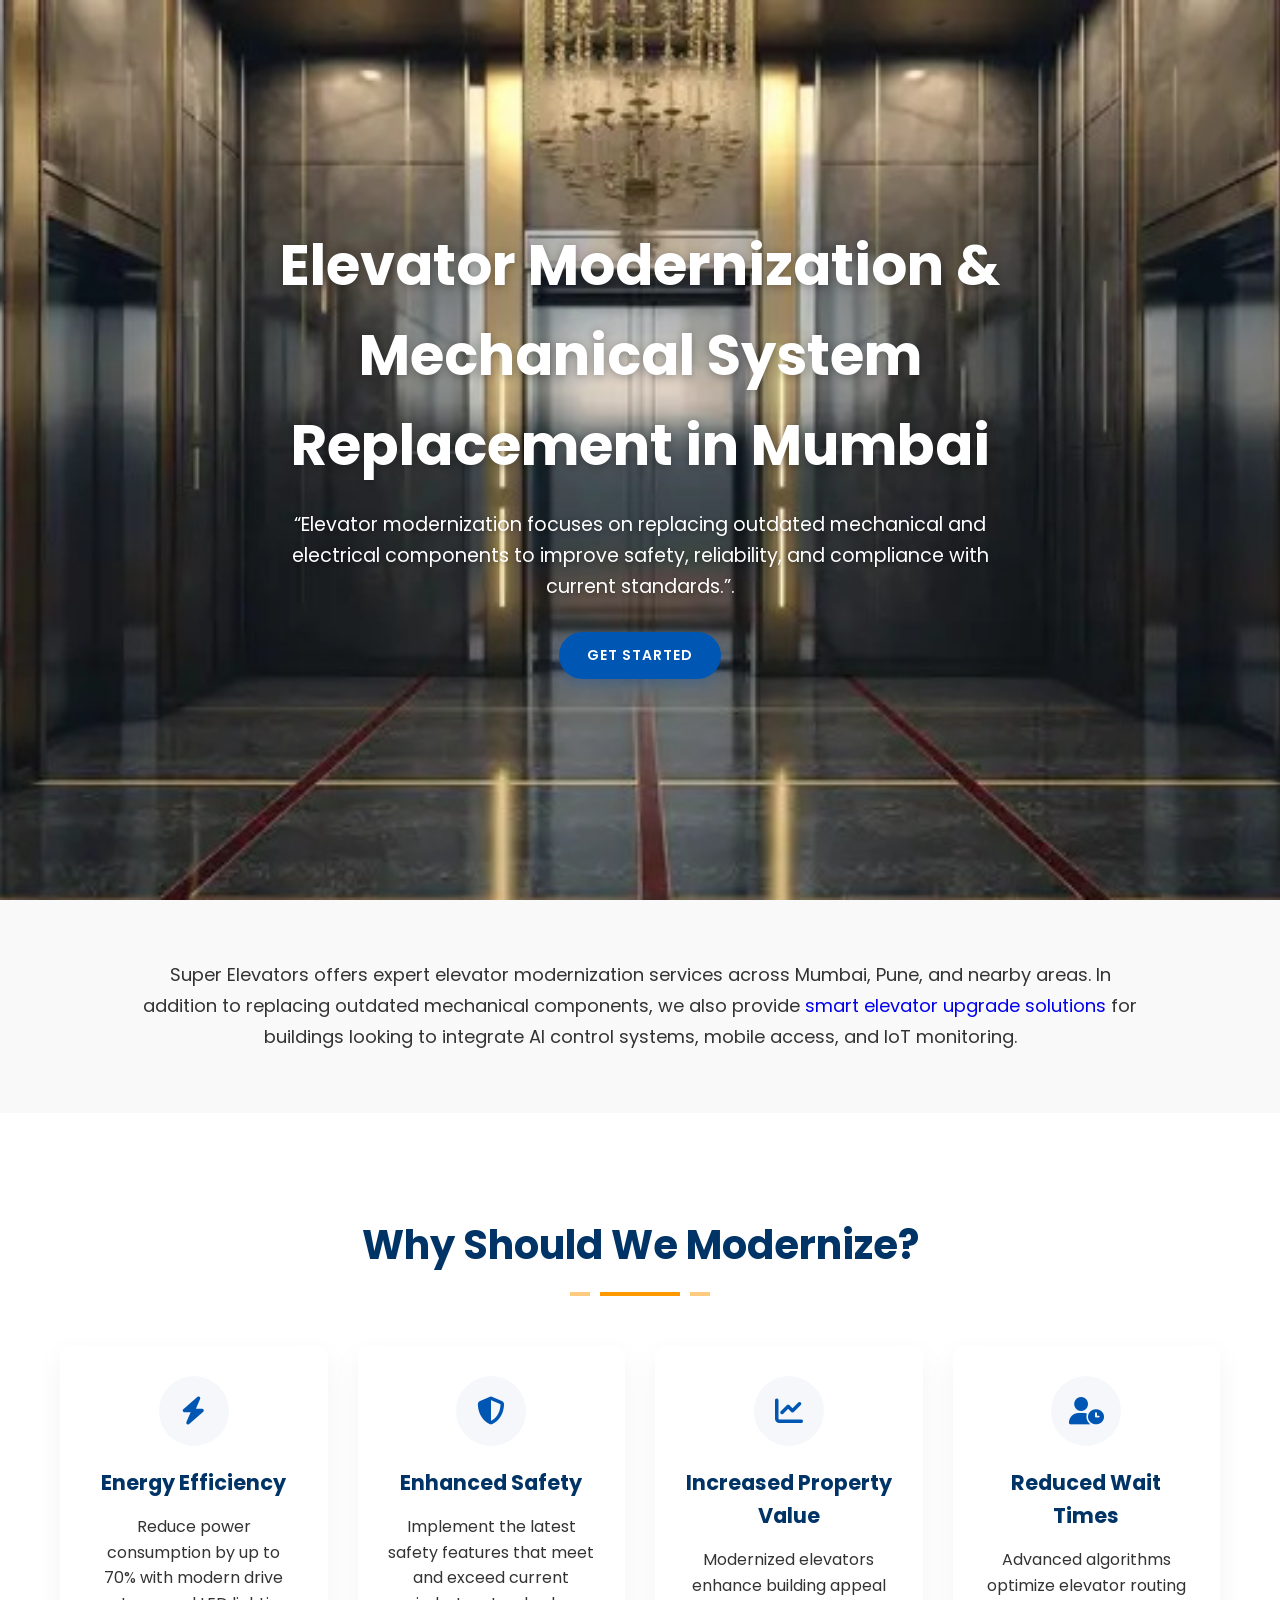
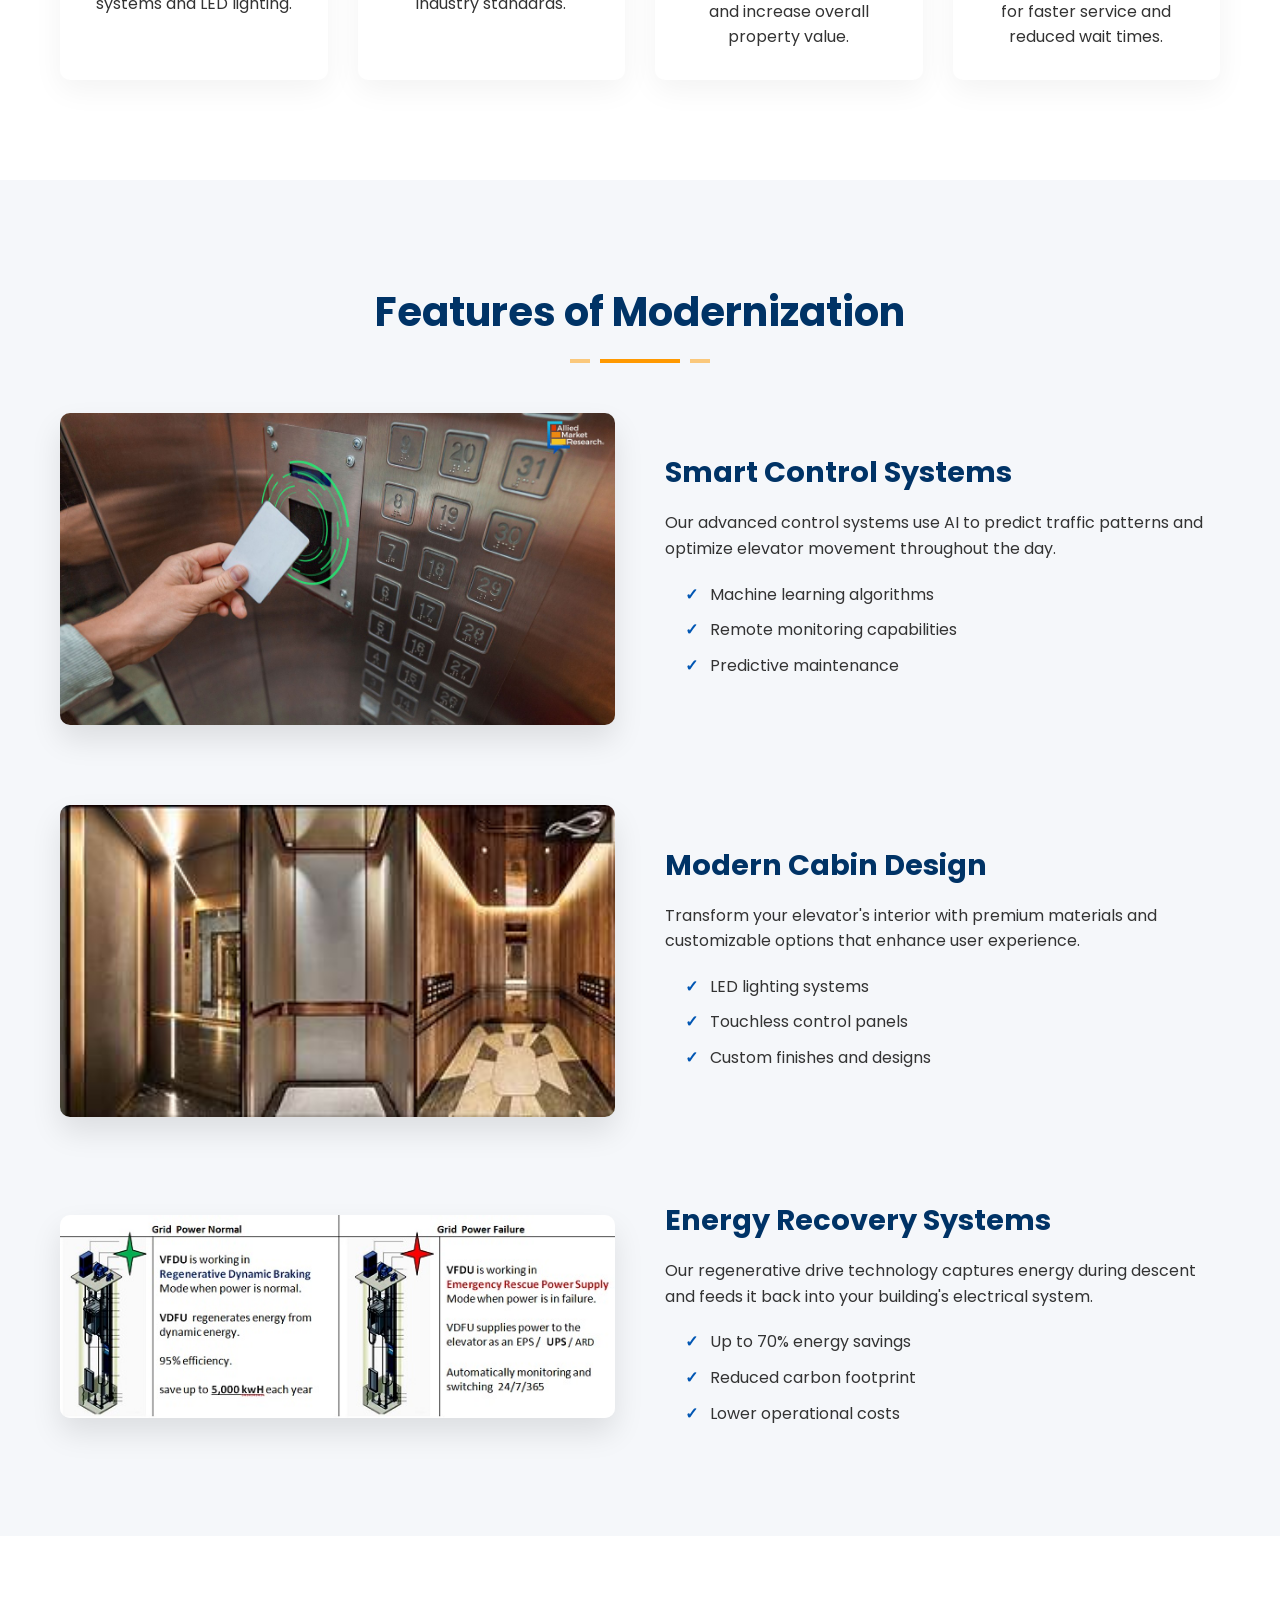
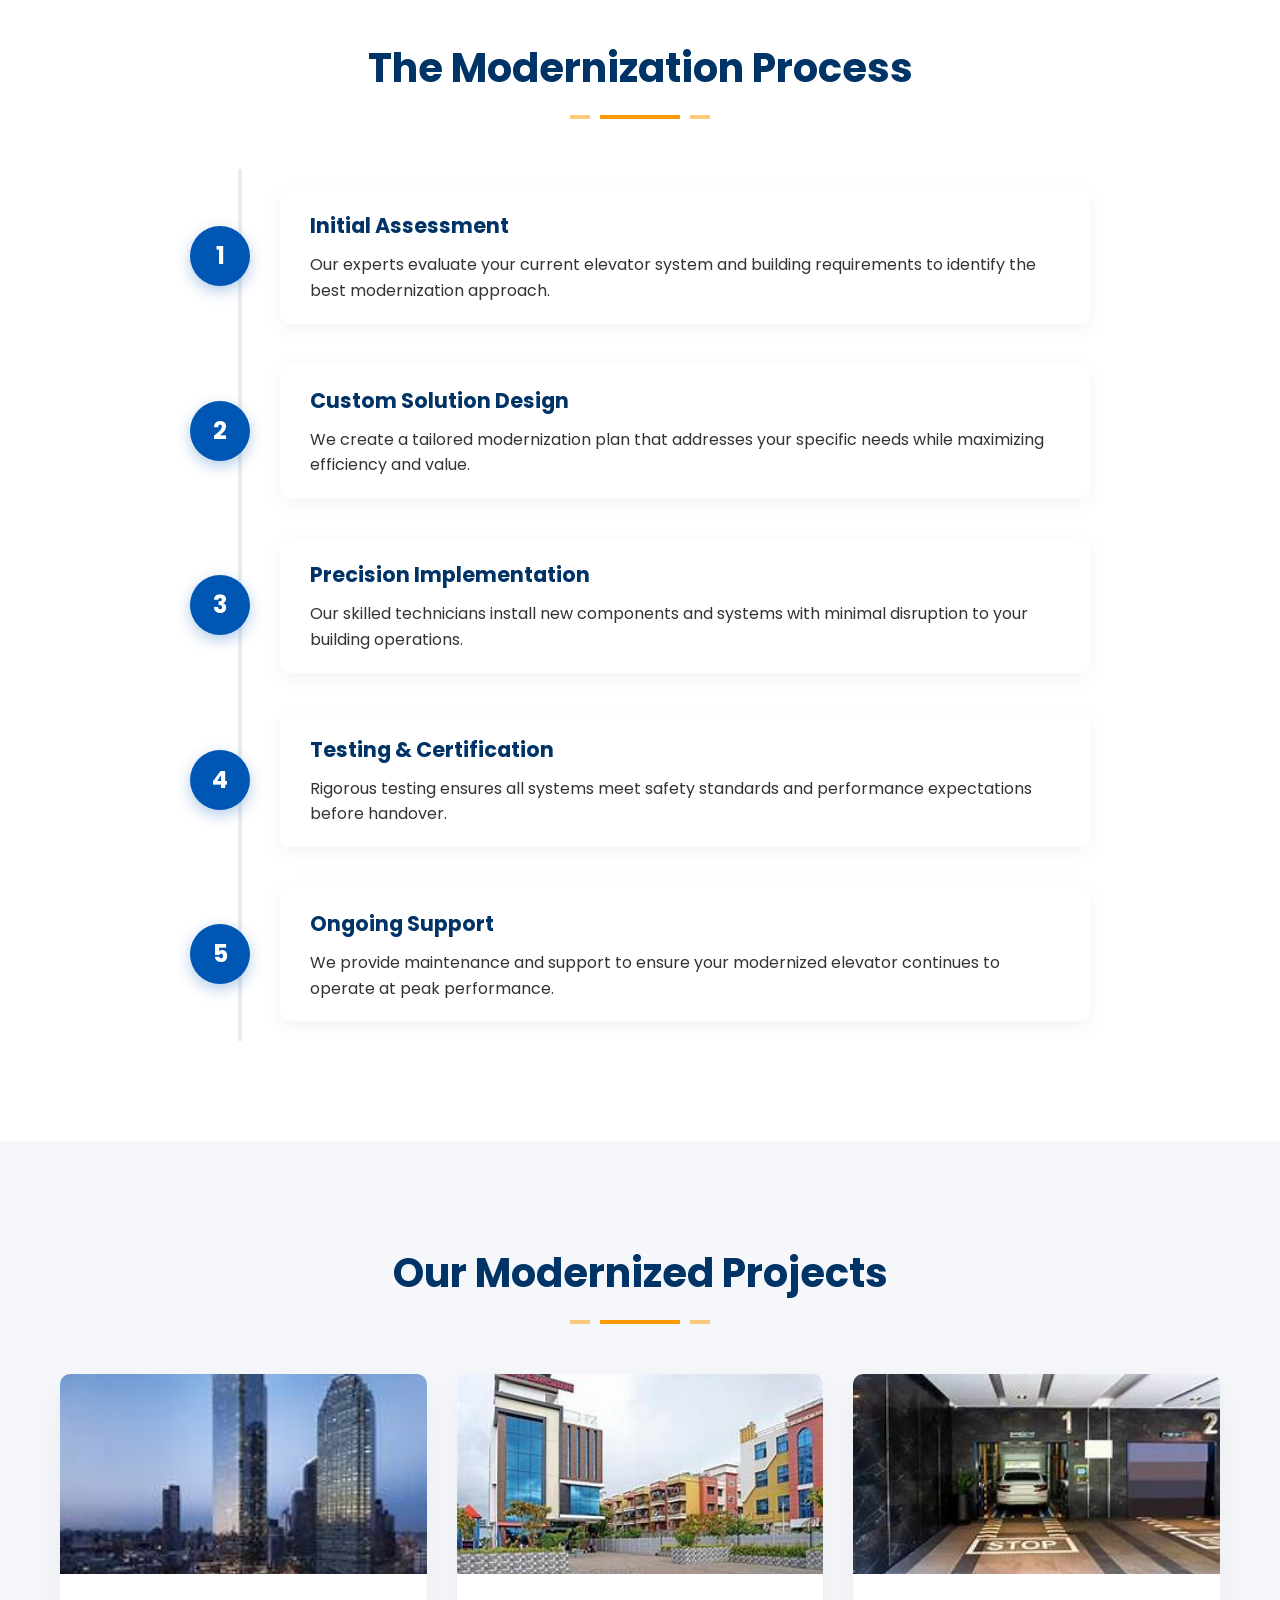
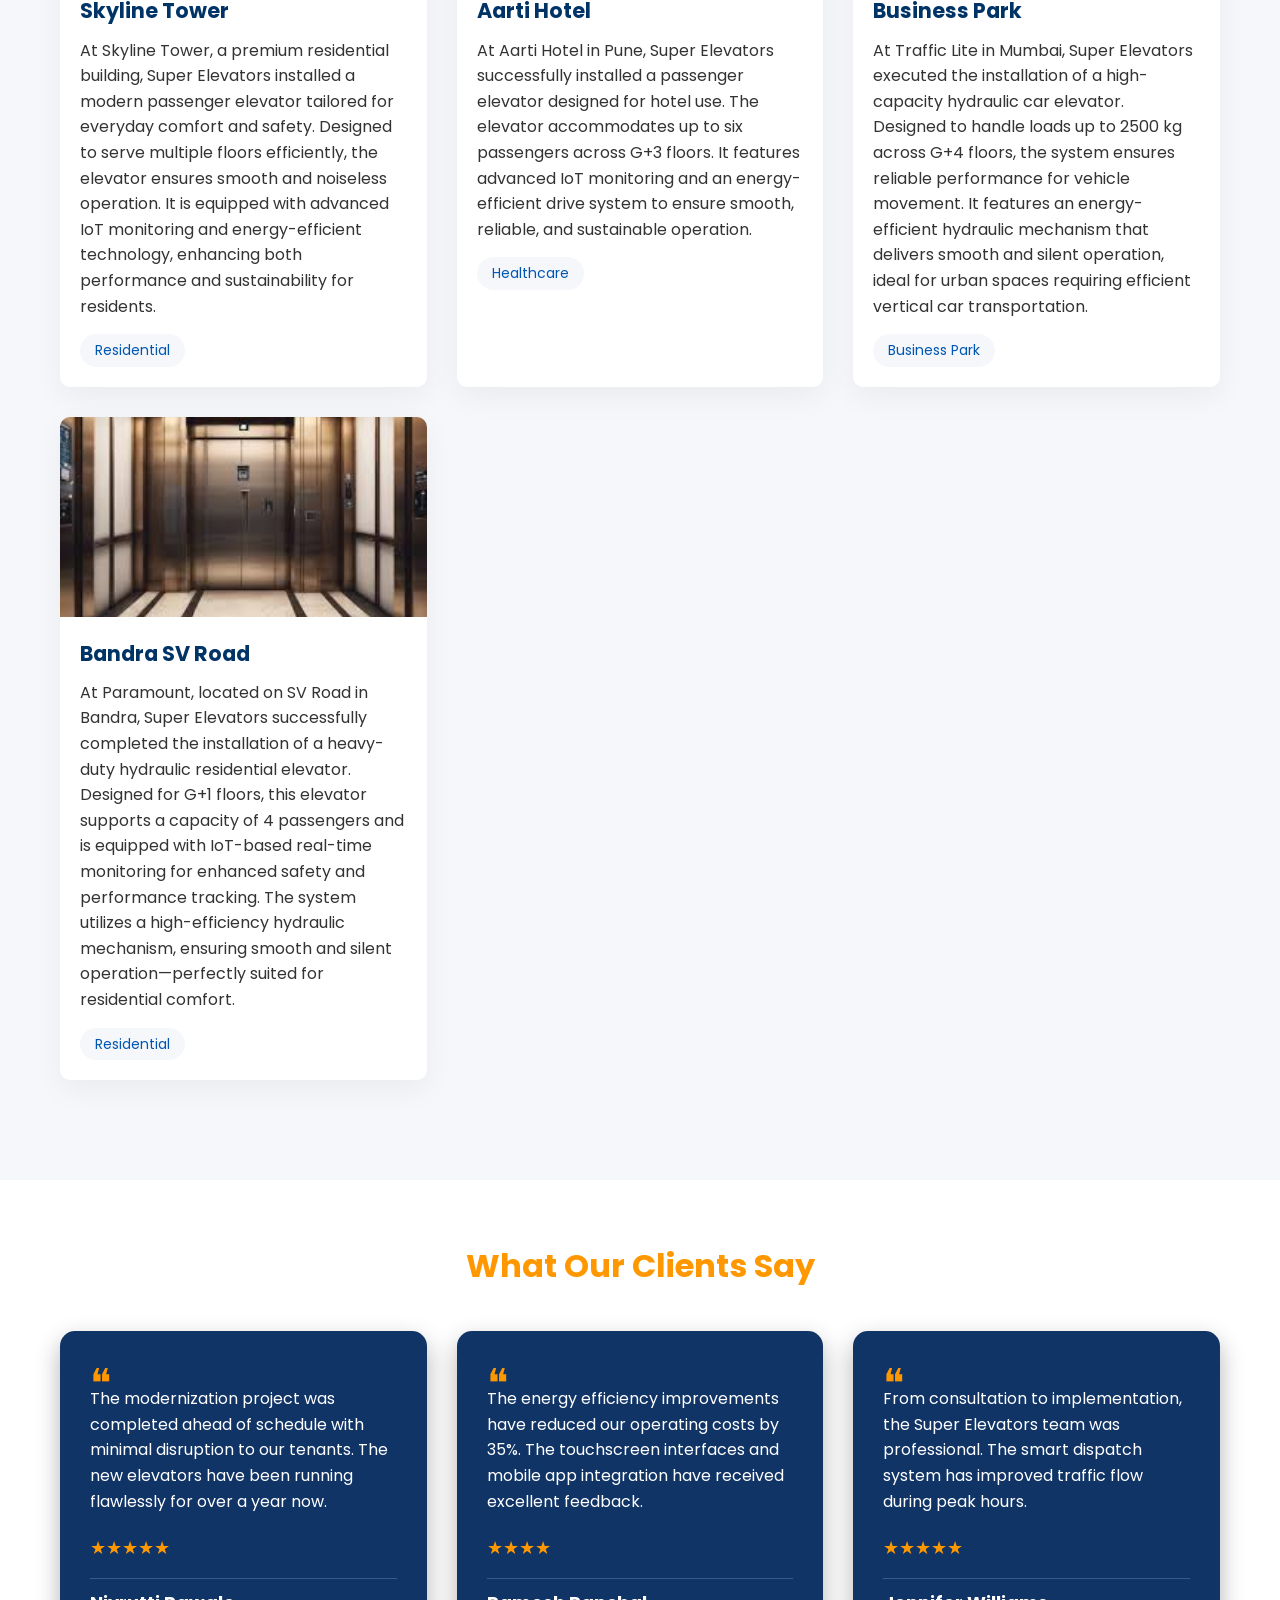
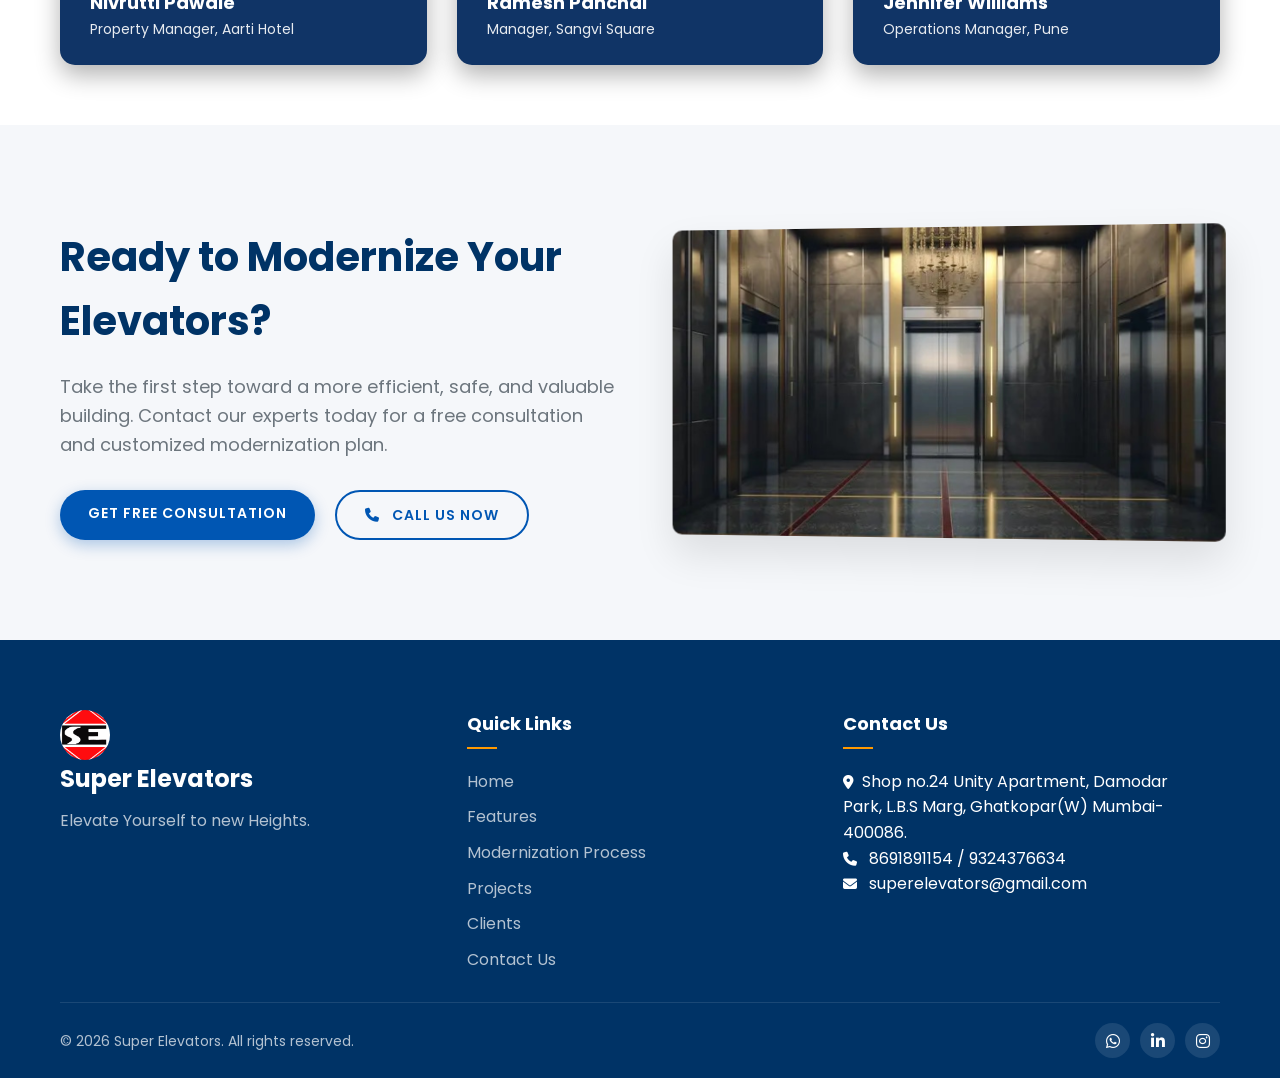
==== modernization1.html @ c55a704a "Add files via upload Upload website files" ====
<!DOCTYPE html>
<html lang="en">

<head>
    <meta charset="UTF-8">
    <meta name="viewport" content="width=device-width, initial-scale=1.0">
    <title>Elevator Modernization Services in Mumbai | Lift System Replacement | Super Elevators</title>
    <meta name="description"
        content="Super Elevators provides professional elevator modernization services in Mumbai and Pune. Upgrade outdated lift systems with smart controls, energy-efficient drives, enhanced safety features, and modern cabin designs.">
    <link rel="canonical" href="https://superelevators.com/modernization1.html">
    <!-- <link rel="stylesheet" href="style.css"> -->
    <link rel="stylesheet" href="/CSS/modern.css">
    <link rel="stylesheet" href="https://cdnjs.cloudflare.com/ajax/libs/font-awesome/6.4.0/css/all.min.css">
    <link href="https://fonts.googleapis.com/css2?family=Poppins:wght@300;400;500;600;700&display=swap"
        rel="stylesheet">
</head>

<body>
    <!-- Hero Section -->
    <section class="hero" id="modernization"
        style="background-image: url('assests/modern.jpg'); background-size: cover; background-position: center; background-repeat: no-repeat; height: 100vh;">
        <div class="hero-content">
            <h1>Elevator Modernization & Mechanical System Replacement in Mumbai</h1>
            <p>“Elevator modernization focuses on replacing outdated mechanical and electrical components to improve
                safety, reliability, and compliance with current standards.”.</p>
            <a href="#contact" class="cta-button">Get Started</a>
        </div>
    </section>
    <section style="padding:60px 0; background:#f9f9f9;">
        <div class="container">
            <p style="max-width:1000px; margin:auto; text-align:center; font-size:18px; line-height:1.72;">
                Super Elevators offers expert elevator modernization services across Mumbai, Pune, and nearby areas.
                In addition to replacing outdated mechanical components, we also provide
                <a href="upgrade.html">smart elevator upgrade solutions</a>
                for buildings looking to integrate AI control systems, mobile access, and IoT monitoring.
            </p>
        </div>
    </section>

    <!-- Why Modernize Section -->
    <section class="why-modernize">
        <div class="container">
            <div class="section-header">
                <h2>Why Should We Modernize?</h2>
                <div class="header-line"></div>
            </div>
            <div class="benefits-grid">
                <div class="benefit-card">
                    <div class="icon-container">
                        <i class="fas fa-bolt"></i>
                    </div>
                    <h3>Energy Efficiency</h3>
                    <p>Reduce power consumption by up to 70% with modern drive systems and LED lighting.</p>
                </div>
                <div class="benefit-card">
                    <div class="icon-container">
                        <i class="fas fa-shield-alt"></i>
                    </div>
                    <h3>Enhanced Safety</h3>
                    <p>Implement the latest safety features that meet and exceed current industry standards.</p>
                </div>
                <div class="benefit-card">
                    <div class="icon-container">
                        <i class="fas fa-chart-line"></i>
                    </div>
                    <h3>Increased Property Value</h3>
                    <p>Modernized elevators enhance building appeal and increase overall property value.</p>
                </div>
                <div class="benefit-card">
                    <div class="icon-container">
                        <i class="fas fa-user-clock"></i>
                    </div>
                    <h3>Reduced Wait Times</h3>
                    <p>Advanced algorithms optimize elevator routing for faster service and reduced wait times.</p>
                </div>
            </div>
        </div>
    </section>

    <!-- Features Section -->
    <section class="features" id="features">
        <div class="container">
            <div class="section-header">
                <h2>Features of Modernization</h2>
                <div class="header-line"></div>
            </div>
            <div class="features-container">
                <div class="feature">
                    <div class="feature-image">
                        <img src="assests/image2.jpeg" alt="Elevator modernization smart control system in Mumbai">
                    </div>
                    <div class="feature-content">
                        <h3>Smart Control Systems</h3>
                        <p>Our advanced control systems use AI to predict traffic patterns and optimize elevator
                            movement throughout the day.</p>
                        <ul>
                            <li>Machine learning algorithms</li>
                            <li>Remote monitoring capabilities</li>
                            <li>Predictive maintenance</li>
                        </ul>
                    </div>
                </div>
                <div class="features-container">
                    <div class="feature">
                        <div class="feature-image">
                            <img src="assests/smart.jpg" alt="Modern Cabin Design">
                        </div>
                        <div class="feature-content">
                            <h3>Modern Cabin Design</h3>
                            <p>Transform your elevator's interior with premium materials and customizable options that
                                enhance user experience.</p>
                            <ul>
                                <li>LED lighting systems</li>
                                <li>Touchless control panels</li>
                                <li>Custom finishes and designs</li>
                            </ul>
                        </div>
                    </div>
                    <div class="feature">
                        <div class="feature-image">
                            <img src="assests/energy.jpg" alt="Energy Recovery Systems">
                        </div>
                        <div class="feature-content">
                            <h3>Energy Recovery Systems</h3>
                            <p>Our regenerative drive technology captures energy during descent and feeds it back into
                                your
                                building's electrical system.</p>
                            <ul>
                                <li>Up to 70% energy savings</li>
                                <li>Reduced carbon footprint</li>
                                <li>Lower operational costs</li>
                            </ul>
                        </div>
                    </div>
                </div>
            </div>
    </section>

    <!-- Modernization Process Section -->
    <section class="modernization-process" id="modernization-process">
        <div class="container">
            <div class="section-header">
                <h2>The Modernization Process</h2>
                <div class="header-line"></div>
            </div>
            <div class="process-timeline">
                <div class="timeline-item">
                    <div class="timeline-number">1</div>
                    <div class="timeline-content">
                        <h3>Initial Assessment</h3>
                        <p>Our experts evaluate your current elevator system and building requirements to identify the
                            best modernization approach.</p>
                    </div>
                </div>
                <div class="timeline-item">
                    <div class="timeline-number">2</div>
                    <div class="timeline-content">
                        <h3>Custom Solution Design</h3>
                        <p>We create a tailored modernization plan that addresses your specific needs while maximizing
                            efficiency and value.</p>
                    </div>
                </div>
                <div class="timeline-item">
                    <div class="timeline-number">3</div>
                    <div class="timeline-content">
                        <h3>Precision Implementation</h3>
                        <p>Our skilled technicians install new components and systems with minimal disruption to your
                            building operations.</p>
                    </div>
                </div>
                <div class="timeline-item">
                    <div class="timeline-number">4</div>
                    <div class="timeline-content">
                        <h3>Testing & Certification</h3>
                        <p>Rigorous testing ensures all systems meet safety standards and performance expectations
                            before handover.</p>
                    </div>
                </div>
                <div class="timeline-item">
                    <div class="timeline-number">5</div>
                    <div class="timeline-content">
                        <h3>Ongoing Support</h3>
                        <p>We provide maintenance and support to ensure your modernized elevator continues to operate at
                            peak performance.</p>
                    </div>
                </div>
            </div>
        </div>
    </section>

    <!-- Projects Section -->
    <section class="projects" id="projects">
        <div class="container">
            <div class="section-header">
                <h2>Our Modernized Projects</h2>
                <div class="header-line"></div>
            </div>
            <div class="projects-grid">
                <!-- Project cards will be added here once you provide the screenshots -->
                <div class="project-card">
                    <div class="project-image">
                        <img src="assests/skyline.jpg"
                            alt="Residential elevator modernization project at Skyline Tower in Mumbai">
                    </div>
                    <div class="project-info">
                        <h3>Skyline Tower</h3>
                        <p>At Skyline Tower, a premium residential building, Super Elevators installed a modern
                            passenger elevator tailored for everyday comfort and safety. Designed to serve multiple
                            floors efficiently, the elevator ensures smooth and noiseless operation. It is equipped with
                            advanced IoT monitoring and energy-efficient technology, enhancing both performance and
                            sustainability for residents.</p>
                        <span class="project-category">Residential</span>
                    </div>
                </div>
                <div class="project-card">
                    <div class="project-image">
                        <img src="assests/hotel.jpg" alt="Hotel elevator modernization project at Aarti Hotel in Pune">
                    </div>
                    <div class="project-info">
                        <h3>Aarti Hotel</h3>
                        <p>At Aarti Hotel in Pune, Super Elevators successfully installed a passenger elevator designed
                            for hotel use. The elevator accommodates up to six passengers across G+3 floors. It features
                            advanced IoT monitoring and an energy-efficient drive system to ensure smooth, reliable, and
                            sustainable operation.</p>
                        <span class="project-category">Healthcare</span>
                    </div>
                </div>
                <div class="project-card">
                    <div class="project-image">
                        <img src="assests/traaficlite.jpg"
                            alt="Car lift modernization project at Traffic Lite in Mumbai">
                    </div>
                    <div class="project-info">
                        <h3>Business Park</h3>
                        <p>At Traffic Lite in Mumbai, Super Elevators executed the installation of a high-capacity
                            hydraulic car elevator. Designed to handle loads up to 2500 kg across G+4 floors, the system
                            ensures reliable performance for vehicle movement. It features an energy-efficient hydraulic
                            mechanism that delivers smooth and silent operation, ideal for urban spaces requiring
                            efficient vertical car transportation.
                        </p>
                        <span class="project-category">Business Park</span>
                    </div>
                </div>
                <div class="project-card">
                    <div class="project-image">
                        <img src="assests/bandra.jpg" alt="Residential lift modernization at Bandra SV Road Mumbai">
                    </div>
                    <div class="project-info">
                        <h3>Bandra SV Road </h3>
                        <p>At Paramount, located on SV Road in Bandra, Super Elevators successfully completed the
                            installation of a heavy-duty hydraulic residential elevator. Designed for G+1 floors, this
                            elevator supports a capacity of 4 passengers and is equipped with IoT-based real-time
                            monitoring for enhanced safety and performance tracking. The system utilizes a
                            high-efficiency hydraulic mechanism, ensuring smooth and silent operation—perfectly suited
                            for residential comfort.
                        </p>
                        <span class="project-category">Residential</span>
                    </div>
                </div>
            </div>
        </div>
    </section>
   
    <!-- Testimonials Section -->
    <section class="testimonial-section" id="testimonial">
        <h2 class="testimonial-title">What Our Clients Say</h2>
        <div class="testimonial-grid">

            <div class="testimonial-card">
                <div class="quote-icon">❝</div>
                <p class="testimonial-text">
                    The modernization project was completed ahead of schedule with minimal disruption to our
                    tenants. The new elevators have been running flawlessly for over a year now.
                </p>
                <div class="rating">★★★★★</div>
                <div class="client-info">
                    <p class="client-name">Nivrutti Pawale</p>
                    <p class="client-position">Property Manager, Aarti Hotel</p>
                </div>
            </div>

            <div class="testimonial-card">
                <div class="quote-icon">❝</div>
                <p class="testimonial-text">
                    The energy efficiency improvements have reduced our operating costs by 35%. The touchscreen
                    interfaces and mobile app integration have received excellent feedback.
                </p>
                <div class="rating">★★★★</div>
                <div class="client-info">
                    <p class="client-name">Ramesh Panchal</p>
                    <p class="client-position">Manager, Sangvi Square</p>
                </div>
            </div>

            <div class="testimonial-card">
                <div class="quote-icon">❝</div>
                <p class="testimonial-text">
                    From consultation to implementation, the Super Elevators team was professional. The smart
                    dispatch system has improved traffic flow during peak hours.
                </p>
                <div class="rating">★★★★★</div>
                <div class="client-info">
                    <p class="client-name">Jennifer Williams</p>
                    <p class="client-position"> Operations Manager, Pune</p>
                </div>
            </div>
        </div>
    </section>


    <!-- Ready to Modernize Section -->
    <section class="cta" id="contact">
        <div class="container">
            <div class="cta-content">
                <h2>Ready to Modernize Your Elevators?</h2>
                <p>Take the first step toward a more efficient, safe, and valuable building. Contact our experts today
                    for a free consultation and customized modernization plan.</p>
                <div class="cta-buttons">
                    <a href="https://forms.gle/RWrZtYsy4n5Szsr78" class="cta-button primary">Get Free Consultation</a>
                    <a href="tel:8691891554" class="cta-button secondary"><i class="fas fa-phone"></i> Call Us Now</a>
                </div>
            </div>
            <div class="cta-image">
                <img src="assests/modern.jpg" alt="Modern elevator cabin after upgrade in Mumbai">
            </div>
        </div>
    </section>

    <!-- Footer -->
    <footer>
        <div class="container">
            <div class="footer-content">
                <div class="footer-logo">
                    <img src="assests/logo.png" alt="Super Elevators Mumbai company logo">
                    <h3>Super Elevators</h3>
                    <p>Elevate Yourself to new Heights.</p>
                </div>
                <div class="footer-links">
                    <div class="link-column">
                        <h4>Quick Links</h4>
                        <ul>
                            <li><a href="#modernization">Home</a></li>
                            <li><a href="#features">Features</a></li>
                            <li><a href="#modernization-process">Modernization Process</a></li>
                            <li><a href="#projects">Projects</a></li>
                            <li><a href="#testimonials">Clients</a></li>
                            <li><a href="#contact">Contact Us</a></li>
                        </ul>
                    </div>
                    <div class="link-column">
                        <h4>Contact Us</h4>
                        <ul>
                            <p><i class="fas fa-map-marker-alt"></i>Shop no.24 Unity Apartment, Damodar Park, L.B.S
                                Marg, Ghatkopar(W) Mumbai-400086.</p>
                            <p><i class="fas fa-phone"></i> 8691891154 / 9324376634</p>
                            <p><i class="fas fa-envelope"></i> superelevators@gmail.com</p>
                        </ul>
                    </div>
                </div>
            </div>
            <div class="footer-bottom">
                <p>&copy; 2026 Super Elevators. All rights reserved.</p>
                <div class="social-icons">
                    <!-- <a href="#"><i class="fab fa-facebook-f"></i></a>
                    <div class="social-icons"> -->
                        <a href="https://wa.me/918691891154" target="_blank">
                            <i class="fab fa-whatsapp"></i>
                        </a>
                        <a href="https://www.linkedin.com/in/rajendra-kobal-642159355"><i
                                class="fab fa-linkedin-in"></i></a>
                        <a href="https://www.instagram.com/super.elevators24?igsh=MXZtZjVpbHVxZmx4aA=="><i
                                class="fab fa-instagram"></i></a>
                    </div>
                </div>
            </div>
    </footer>

    <script src="script.js"></script>

</body>

</html>
---- CSS/modern.css ----
/* === GLOBAL STYLES === */
:root {
    --primary-color: #0056b3;
    --secondary-color: #003366;
    --accent-color: #ff9900;
    --light-color: #f5f7fa;
    --dark-color: #333333;
    --gray-color: #6c757d;
    --light-gray: #e9ecef;
    --transition: all 0.3s ease-in-out;
}

* {
    margin: 0;
    padding: 0;
    box-sizing: border-box;
}

html {
    scroll-behavior: smooth;
    scroll-padding-top: 80px;
}

body {
    font-family: 'Poppins', sans-serif;
    line-height: 1.6;
    color: var(--dark-color);
    background-color: #fff;
    overflow-x: hidden;
}

.container {
    width: 100%;
    max-width: 1200px;
    margin: 0 auto;
    padding: 0 20px;
}

img {
    max-width: 100%;
    height: auto;
    display: block;
}

a {
    text-decoration: none;
}

ul {
    list-style: none;
}

.section-header {
    text-align: center;
    margin-bottom: 50px;
}

.section-header h2 {
    font-size: 2.5rem;
    font-weight: 700;
    color: var(--secondary-color);
    margin-bottom: 15px;
    position: relative;
}

.header-line {
    width: 80px;
    height: 4px;
    background: var(--accent-color);
    margin: 0 auto;
    position: relative;
}

.header-line::before, .header-line::after {
    content: '';
    position: absolute;
    width: 20px;
    height: 4px;
    background: var(--accent-color);
    opacity: 0.5;
}

.header-line::before {
    left: -30px;
}

.header-line::after {
    right: -30px;
}

section {
    padding: 100px 0;
}

section:nth-child(even) {
    background-color: var(--light-color);
}

.cta-button {
    display: inline-block;
    padding: 12px 28px;
    background: var(--primary-color);
    color: white;
    border-radius: 50px;
    font-weight: 600;
    text-transform: uppercase;
    letter-spacing: 1px;
    font-size: 14px;
    transition: var(--transition);
    box-shadow: 0 5px 15px rgba(0, 86, 179, 0.3);
}

.cta-button:hover {
    background: var(--secondary-color);
    transform: translateY(-3px);
    box-shadow: 0 8px 25px rgba(0, 86, 179, 0.4);
}

/* === NAVBAR STYLES === */
header {
    position: fixed;
    top: 0;
    left: 0;
    width: 100%;
    z-index: 1000;
    background-color: rgba(255, 255, 255, 0.95);
    box-shadow: 0 2px 15px rgba(0, 0, 0, 0.1);
    transition: var(--transition);
}

.navbar {
    display: flex;
    justify-content: space-between;
    align-items: center;
    padding: 15px 20px;
    max-width: 1200px;
    margin: 0 auto;
}

.logo {
    display: flex;
    align-items: center;
    font-size: 1.5rem;
    font-weight: 700;
    color: var(--secondary-color);
}

.logo img {
    height: 40px;
    margin-right: 10px;
}

.nav-menu {
    display: flex;
    align-items: center;
}

.nav-menu li {
    margin: 0 15px;
}

.nav-menu a {
    color: var(--dark-color);
    font-weight: 500;
    font-size: 16px;
    position: relative;
    transition: var(--transition);
}

.nav-menu a:hover, .nav-menu a.active {
    color: var(--primary-color);
}

.nav-menu a::after {
    content: '';
    position: absolute;
    width: 0;
    height: 2px;
    background: var(--primary-color);
    bottom: -5px;
    left: 0;
    transition: var(--transition);
}

.nav-menu a:hover::after, .nav-menu a.active::after {
    width: 100%;
}

.contact-btn {
    background: var(--primary-color);
    color: white !important;
    padding: 8px 20px;
    border-radius: 50px;
}

.contact-btn:hover {
    background: var(--secondary-color);
}

.hamburger {
    display: none;
    cursor: pointer;
}

.bar {
    width: 25px;
    height: 3px;
    background: var(--dark-color);
    margin: 5px 0;
    transition: var(--transition);
}

/* === HERO SECTION === */
.hero {
    height: 100vh;
    background: linear-gradient(rgba(0, 51, 102, 0.7), rgba(0, 51, 102, 0.7)), url('hero-placeholder.jpg');
    background-size: cover;
    background-position: center;
    display: flex;
    align-items: center;
    justify-content: center;
    color: white;
    text-align: center;
    position: relative;
}

.hero-content {
    max-width: 800px;
    padding: 0 20px;
    animation: fadeInUp 1s ease;
}

.hero h1 {
    font-size: 3.5rem;
    font-weight: 700;
    margin-bottom: 20px;
    text-shadow: 0 2px 10px rgba(0, 0, 0, 0.3);
}

.hero p {
    font-size: 1.2rem;
    margin-bottom: 30px;
    text-shadow: 0 1px 5px rgba(0, 0, 0, 0.3);
}

/* === WHY MODERNIZE SECTION === */
.benefits-grid {
    display: grid;
    grid-template-columns: repeat(auto-fit, minmax(250px, 1fr));
    gap: 30px;
}

.benefit-card {
    background: white;
    padding: 30px;
    border-radius: 10px;
    box-shadow: 0 10px 30px rgba(0, 0, 0, 0.05);
    transition: var(--transition);
    text-align: center;
}

.benefit-card:hover {
    transform: translateY(-10px);
    box-shadow: 0 15px 35px rgba(0, 0, 0, 0.1);
}

.icon-container {
    width: 70px;
    height: 70px;
    background: var(--light-color);
    border-radius: 50%;
    display: flex;
    align-items: center;
    justify-content: center;
    margin: 0 auto 20px;
    transition: var(--transition);
}

.benefit-card:hover .icon-container {
    background: var(--primary-color);
}

.icon-container i {
    font-size: 28px;
    color: var(--primary-color);
    transition: var(--transition);
}

.benefit-card:hover .icon-container i {
    color: white;
}

.benefit-card h3 {
    font-size: 1.3rem;
    margin-bottom: 15px;
    color: var(--secondary-color);
}

/* === FEATURES SECTION === */
.features-container {
    display: flex;
    flex-direction: column;
    gap: 80px;
}

.feature {
    display: flex;
    align-items: center;
    gap: 50px;
}

.feature.reverse {
    flex-direction: row-reverse;
}

.feature-image {
    flex: 1;
    overflow: hidden;
    border-radius: 10px;
    box-shadow: 0 15px 30px rgba(0, 0, 0, 0.1);
}

.feature-image img {
    width: 100%;
    height: 100%;
    object-fit: cover;
    transition: transform 0.5s ease;
}

.feature:hover .feature-image img {
    transform: scale(1.05);
}

.feature-content {
    flex: 1;
}

.feature-content h3 {
    font-size: 1.8rem;
    color: var(--secondary-color);
    margin-bottom: 15px;
}

.feature-content p {
    margin-bottom: 20px;
}

.feature-content ul {
    list-style: none;
    padding-left: 20px;
}

.feature-content li {
    margin-bottom: 10px;
    position: relative;
    padding-left: 25px;
}

.feature-content li::before {
    content: '✓';
    position: absolute;
    left: 0;
    color: var(--primary-color);
    font-weight: bold;
}
/* === MODERNIZATION PROCESS SECTION === */
.process-timeline {
    position: relative;
    max-width: 900px;
    margin: 0 auto;
}

.process-timeline::before {
    content: '';
    position: absolute;
    width: 4px;
    background: var(--light-gray);
    top: 0;
    bottom: 0;
    left: 50px;
    margin-left: -2px;
}

.timeline-item {
    padding: 20px 0;
    position: relative;
    background-color: inherit;
    width: 100%;
    display: flex;
    align-items: center;
    gap: 30px;
}

.timeline-number {
    min-width: 60px;
    height: 60px;
    background: var(--primary-color);
    border-radius: 50%;
    display: flex;
    align-items: center;
    justify-content: center;
    color: white;
    font-size: 1.5rem;
    font-weight: 700;
    box-shadow: 0 5px 15px rgba(0, 86, 179, 0.3);
    z-index: 1;
}

.timeline-content {
    padding: 20px 30px;
    background: white;
    border-radius: 10px;
    box-shadow: 0 5px 20px rgba(0, 0, 0, 0.05);
    flex: 1;
    transition: var(--transition);
}

.timeline-item:hover .timeline-content {
    transform: translateX(10px);
    box-shadow: 0 8px 25px rgba(0, 0, 0, 0.1);
}

.timeline-content h3 {
    font-size: 1.3rem;
    color: var(--secondary-color);
    margin-bottom: 10px;
}

/* === PROJECTS SECTION === */
.projects-grid {
    display: grid;
    grid-template-columns: repeat(auto-fill, minmax(280px, 1fr));
    gap: 30px;
}

.project-card {
    background: white;
    border-radius: 10px;
    overflow: hidden;
    box-shadow: 0 10px 30px rgba(0, 0, 0, 0.05);
    transition: var(--transition);
}

.project-card:hover {
    transform: translateY(-10px);
    box-shadow: 0 15px 35px rgba(0, 0, 0, 0.1);
}

.project-image {
    height: 200px;
    overflow: hidden;
}

.project-image img {
    width: 100%;
    height: 100%;
    object-fit: cover;
    transition: var(--transition);
}

.project-card:hover .project-image img {
    transform: scale(1.1);
}

.project-info {
    padding: 20px;
}

.project-info h3 {
    font-size: 1.3rem;
    color: var(--secondary-color);
    margin-bottom: 10px;
}

.project-category {
    display: inline-block;
    padding: 5px 15px;
    background: var(--light-color);
    border-radius: 50px;
    font-size: 14px;
    color: var(--primary-color);
    margin-top: 15px;
}

/* === TESTIMONIALS SECTION === */
.testimonial-section {
    padding: 60px 20px;
    max-width: 1200px;
    margin: auto;
}

.testimonial-title {
    text-align: center;
    font-size: 32px;
    margin-bottom: 40px;
    color: #ff9800;
}

.testimonial-grid {
    display: grid;
    grid-template-columns: repeat(auto-fit, minmax(320px, 1fr));
    gap: 30px;
}

.testimonial-card {
    background-color: #103466;
    color: white; /* Makes all text inside white by default */
    padding: 25px 30px;
    border-radius: 15px;
    position: relative;
    box-shadow: 0 10px 25px rgba(0, 0, 0, 0.3);
    transition: transform 0.3s;
}

.testimonial-card:hover {
    transform: translateY(-10px);
}

.quote-icon {
    font-size: 40px;
    color: #ff9800;
    position: absolute;
    top: 20px;
    left: 30px;
}

.testimonial-text {
    font-size: 16px;
    line-height: 1.6;
    margin: 30px 0 20px 0;
    color: white; /* explicitly white */
}

.rating {
    font-size: 18px;
    color: #ff9800;
    margin-bottom: 15px;
}

.client-info {
    border-top: 1px solid #3a5a86;
    padding-top: 10px;
}

.client-name {
    font-weight: bold;
    font-size: 18px;
    color: white;
}

.client-position {
    font-size: 14px;
    opacity: 0.9;
    color: white;
}

/* === CTA SECTION === */
.cta {
    background-color: white;
    overflow: hidden;
}

.cta .container {
    display: flex;
    align-items: center;
    gap: 50px;
}

.cta-content {
    flex: 1;
}

.cta-image {
    flex: 1;
    border-radius: 10px;
    overflow: hidden;
    box-shadow: 0 20px 40px rgba(0, 0, 0, 0.1);
    transform: perspective(1000px) rotateY(-5deg);
    transition: var(--transition);
}

.cta-image:hover {
    transform: perspective(1000px) rotateY(0);
}

.cta h2 {
    font-size: 2.5rem;
    color: var(--secondary-color);
    margin-bottom: 20px;
}

.cta p {
    font-size: 18px;
    margin-bottom: 30px;
    color: var(--gray-color);
}

.cta-buttons {
    display: flex;
    gap: 20px;
}

.cta-button.primary {
    background: var(--primary-color);
}

.cta-button.secondary {
    background: transparent;
    color: var(--primary-color);
    border: 2px solid var(--primary-color);
    box-shadow: none;
}

.cta-button.secondary:hover {
    background: var(--primary-color);
    color: white;
}

.cta-button i {
    margin-right: 8px;
}

/* === FOOTER === */
footer {
    background-color: var(--secondary-color);
    color: white;
    padding: 70px 0 20px;
}

.footer-content {
    display: flex;
    flex-wrap: wrap;
    justify-content: space-between;
}

.footer-logo {
    flex: 1;
    min-width: 200px;
    margin-right: 30px;
}

.footer-logo img {
    height: 50px;
    width: 50px;
    border-radius: 50%;
    object-fit: cover;
}

.footer-logo h3 {
    font-size: 24px;
    margin-bottom: 10px;
}

.footer-logo p {
    color: rgba(255, 255, 255, 0.7);
}

.footer-links {
    flex: 2;
    display: flex;
    flex-wrap: wrap;
    justify-content: space-between;
}

.link-column {
    flex: 1;
    min-width: 200px;
    margin-right: 20px;
    margin-bottom: 20px;
}

.link-column h4 {
    font-size: 18px;
    margin-bottom: 20px;
    position: relative;
    padding-bottom: 10px;
}

.link-column h4::after {
    content: '';
    position: absolute;
    width: 30px;
    height: 2px;
    background: var(--accent-color);
    bottom: 0;
    left: 0;
}

.link-column ul li {
    margin-bottom: 10px;
}

.link-column a {
    color: rgba(255, 255, 255, 0.7);
    transition: var(--transition);
}

.link-column a:hover {
    color: white;
    padding-left: 5px;
}

.link-column i {
    margin-right: 8px;
    font-size: 14px;
}

.footer-bottom {
    display: flex;
    justify-content: space-between;
    align-items: center;
    padding-top: 20px;
    border-top: 1px solid rgba(255, 255, 255, 0.1);
}

.footer-bottom p {
    color: rgba(255, 255, 255, 0.7);
    font-size: 14px;
}

.social-icons {
    display: flex;
}

.social-icons a {
    width: 35px;
    height: 35px;
    border-radius: 50%;
    background: rgba(255, 255, 255, 0.1);
    display: flex;
    align-items: center;
    justify-content: center;
    color: white;
    margin-left: 10px;
    transition: var(--transition);
}

.social-icons a:hover {
    background: var(--accent-color);
    transform: translateY(-3px);
}

/* === ANIMATIONS === */
@keyframes fadeInUp {
    from {
        opacity: 0;
        transform: translateY(20px);
    }
    to {
        opacity: 1;
        transform: translateY(0);
    }
}

/* === RESPONSIVE STYLES === */
@media screen and (max-width: 992px) {
    .section-header h2 {
        font-size: 2rem;
    }
    
    .hero h1 {
        font-size: 2.8rem;
    }
    
    .feature {
        flex-direction: column;
        gap: 30px;
    }
    
    .feature.reverse {
        flex-direction: column;
    }
    
    .cta .container {
        flex-direction: column;
    }
    
    .footer-logo {
        margin-right: 0;
    }
}

@media screen and (max-width: 576px) {
    .section-header h2 {
        font-size: 1.8rem;
    }
    
    .hero h1 {
        font-size: 2rem;
    }
    
    .hero p {
        font-size: 1rem;
    }
    
    .testimonial-content {
        padding: 20px;
    }
    
    .testimonial-content p {
        font-size: 16px;
    }
}
@media (max-width: 768px) {
    .footer-logo, .link-column {
        flex: 100%;
        margin-right: 0;
    }
}
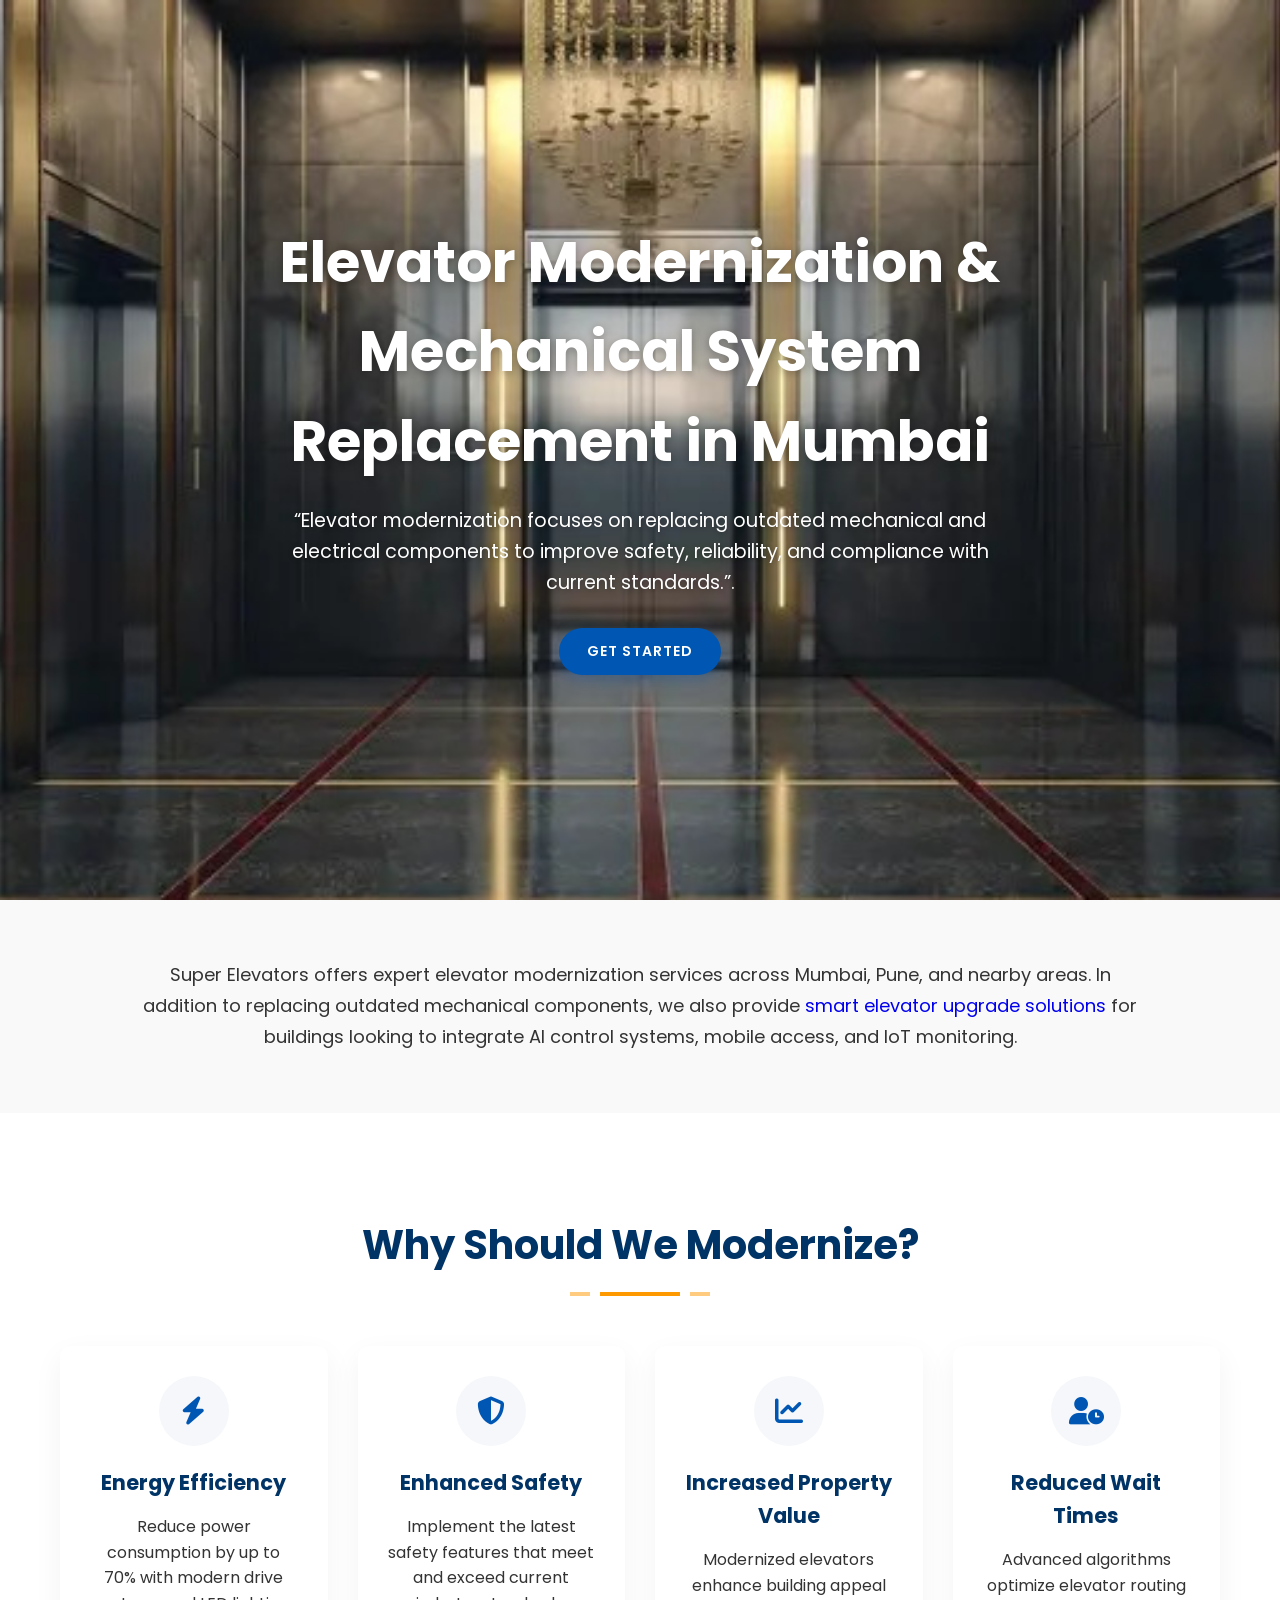
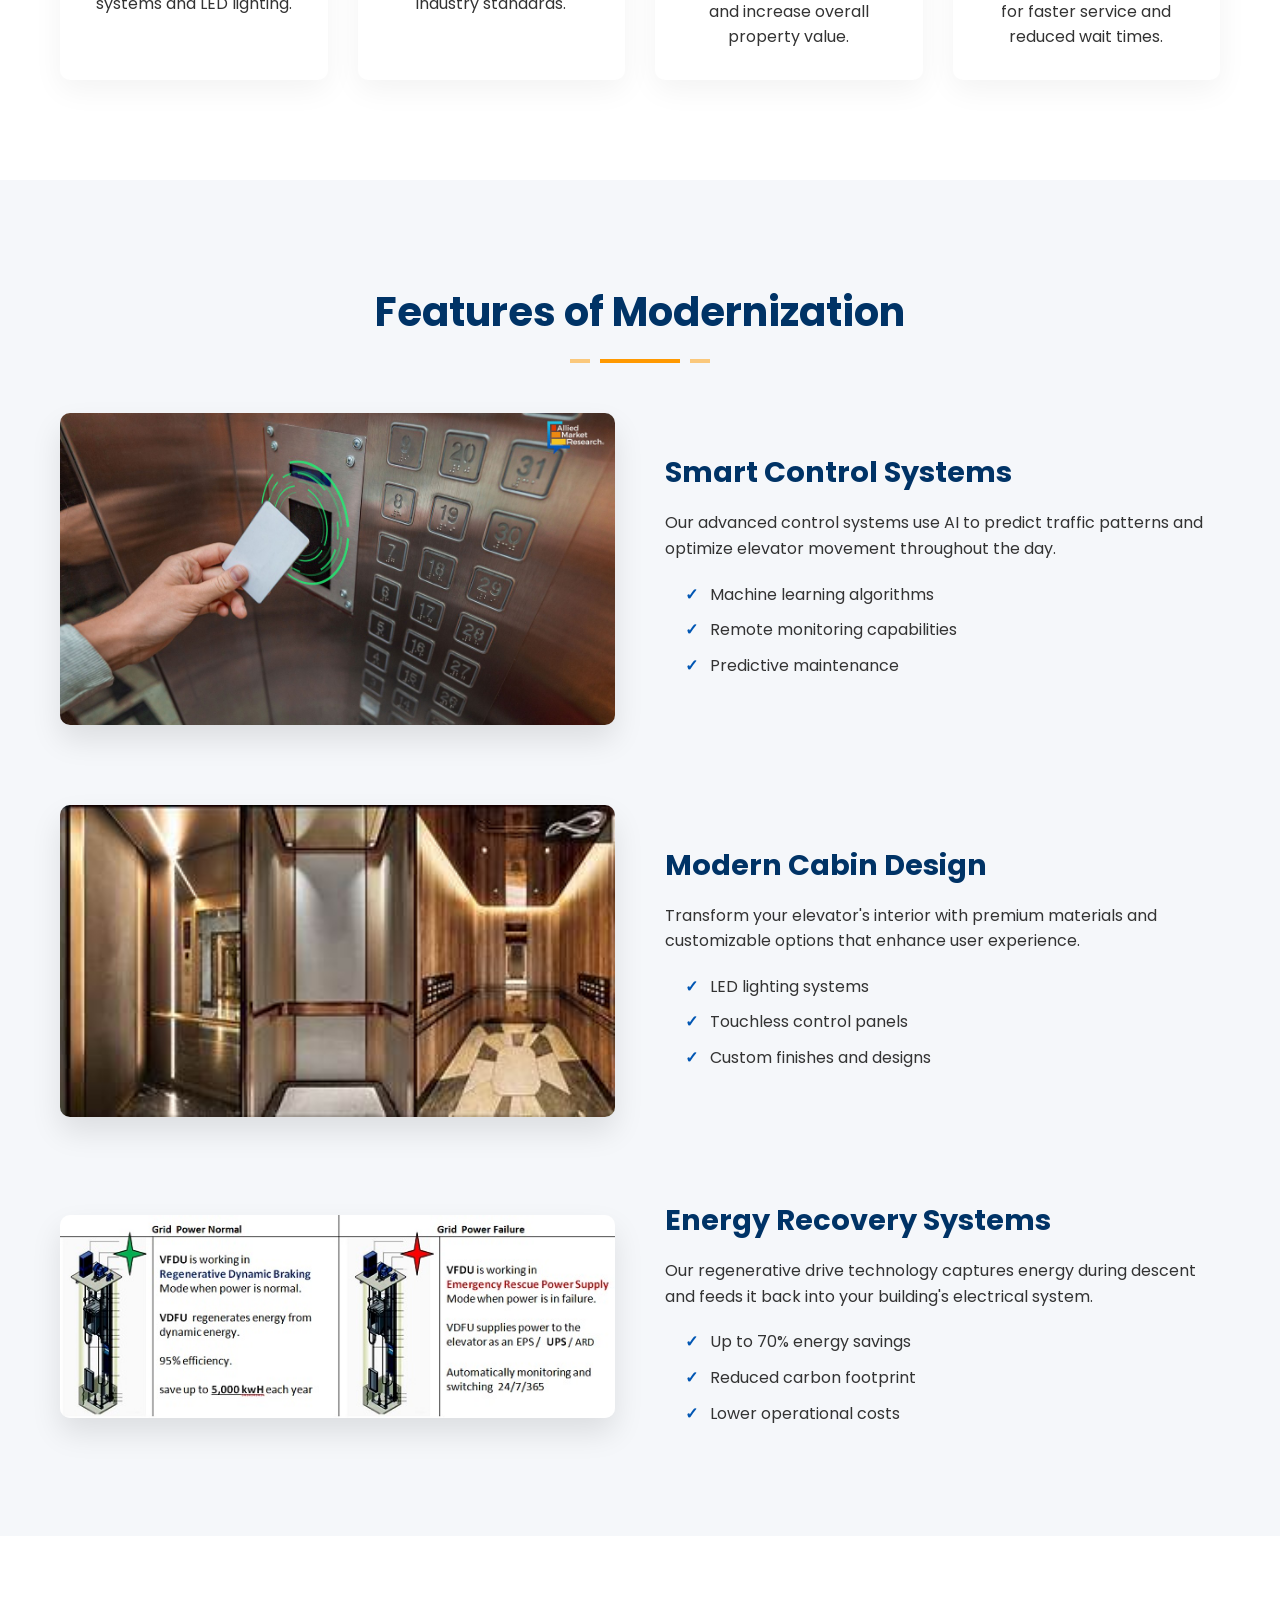
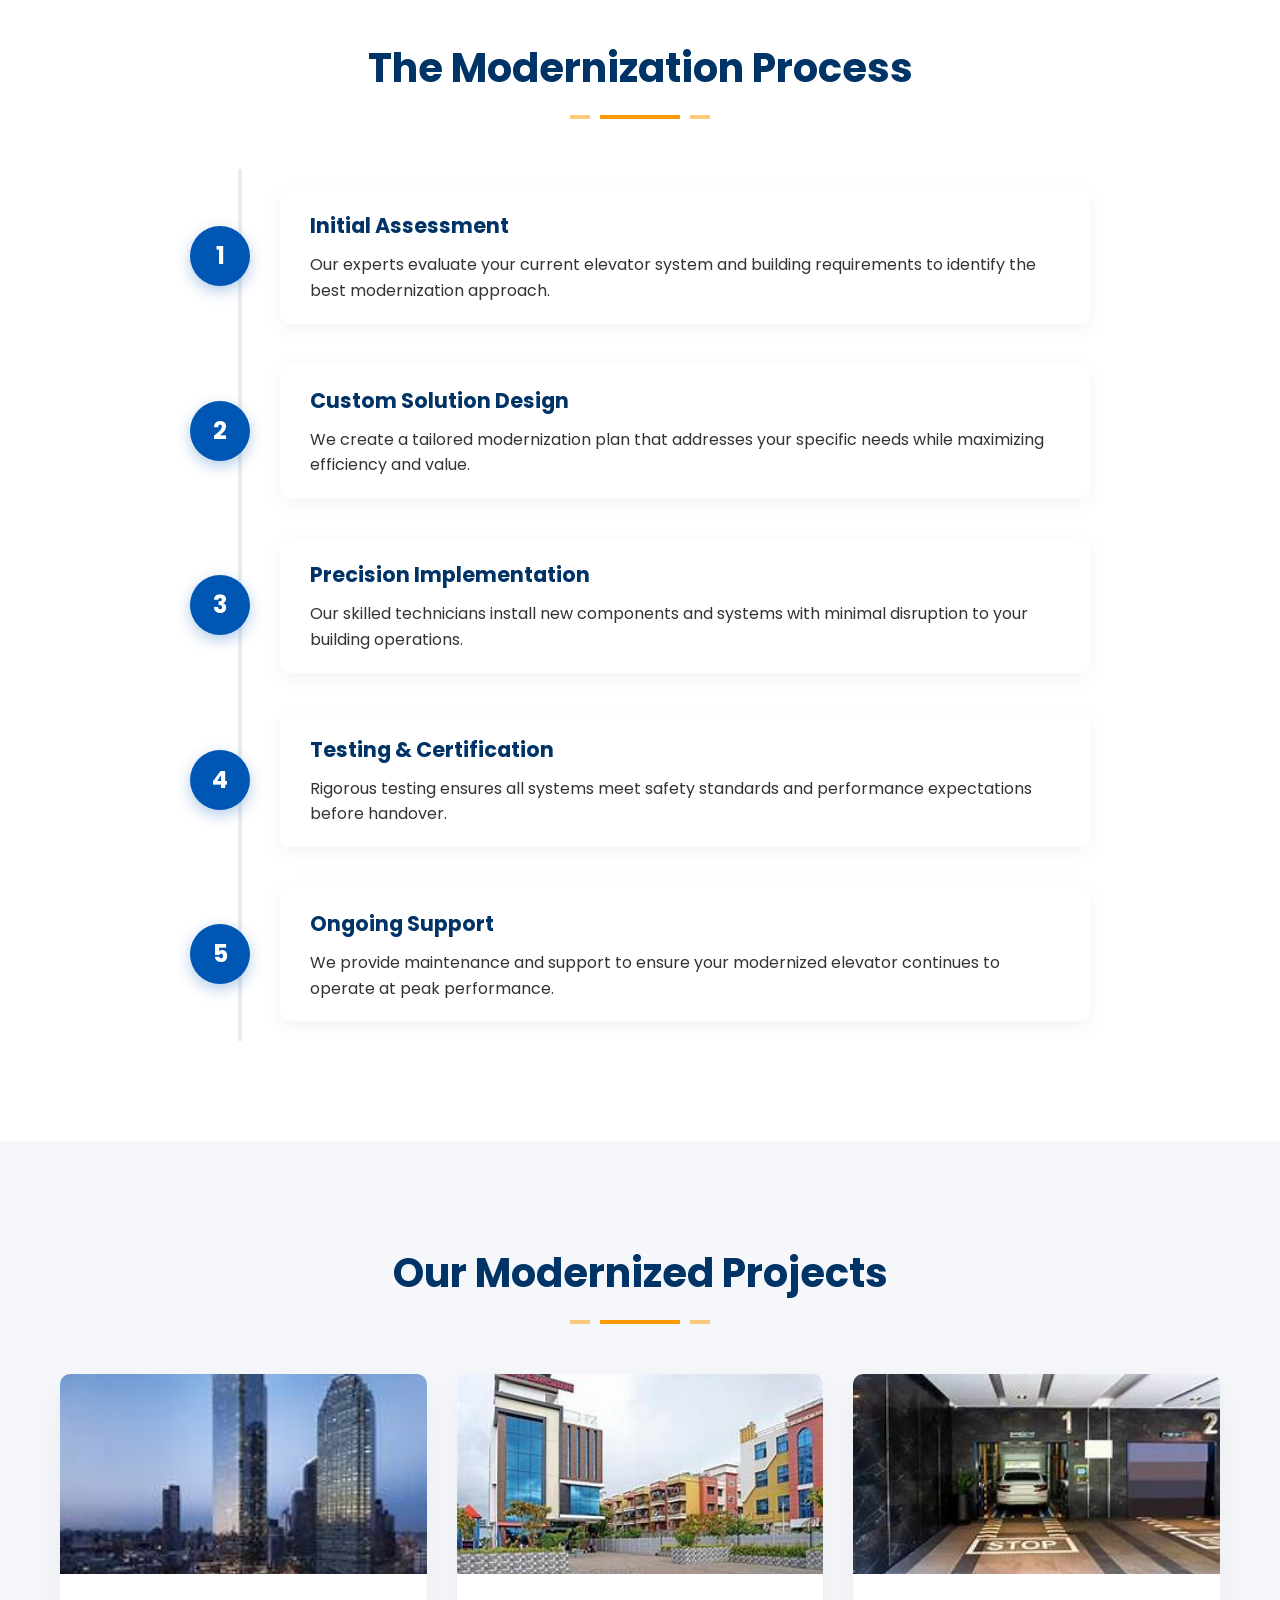
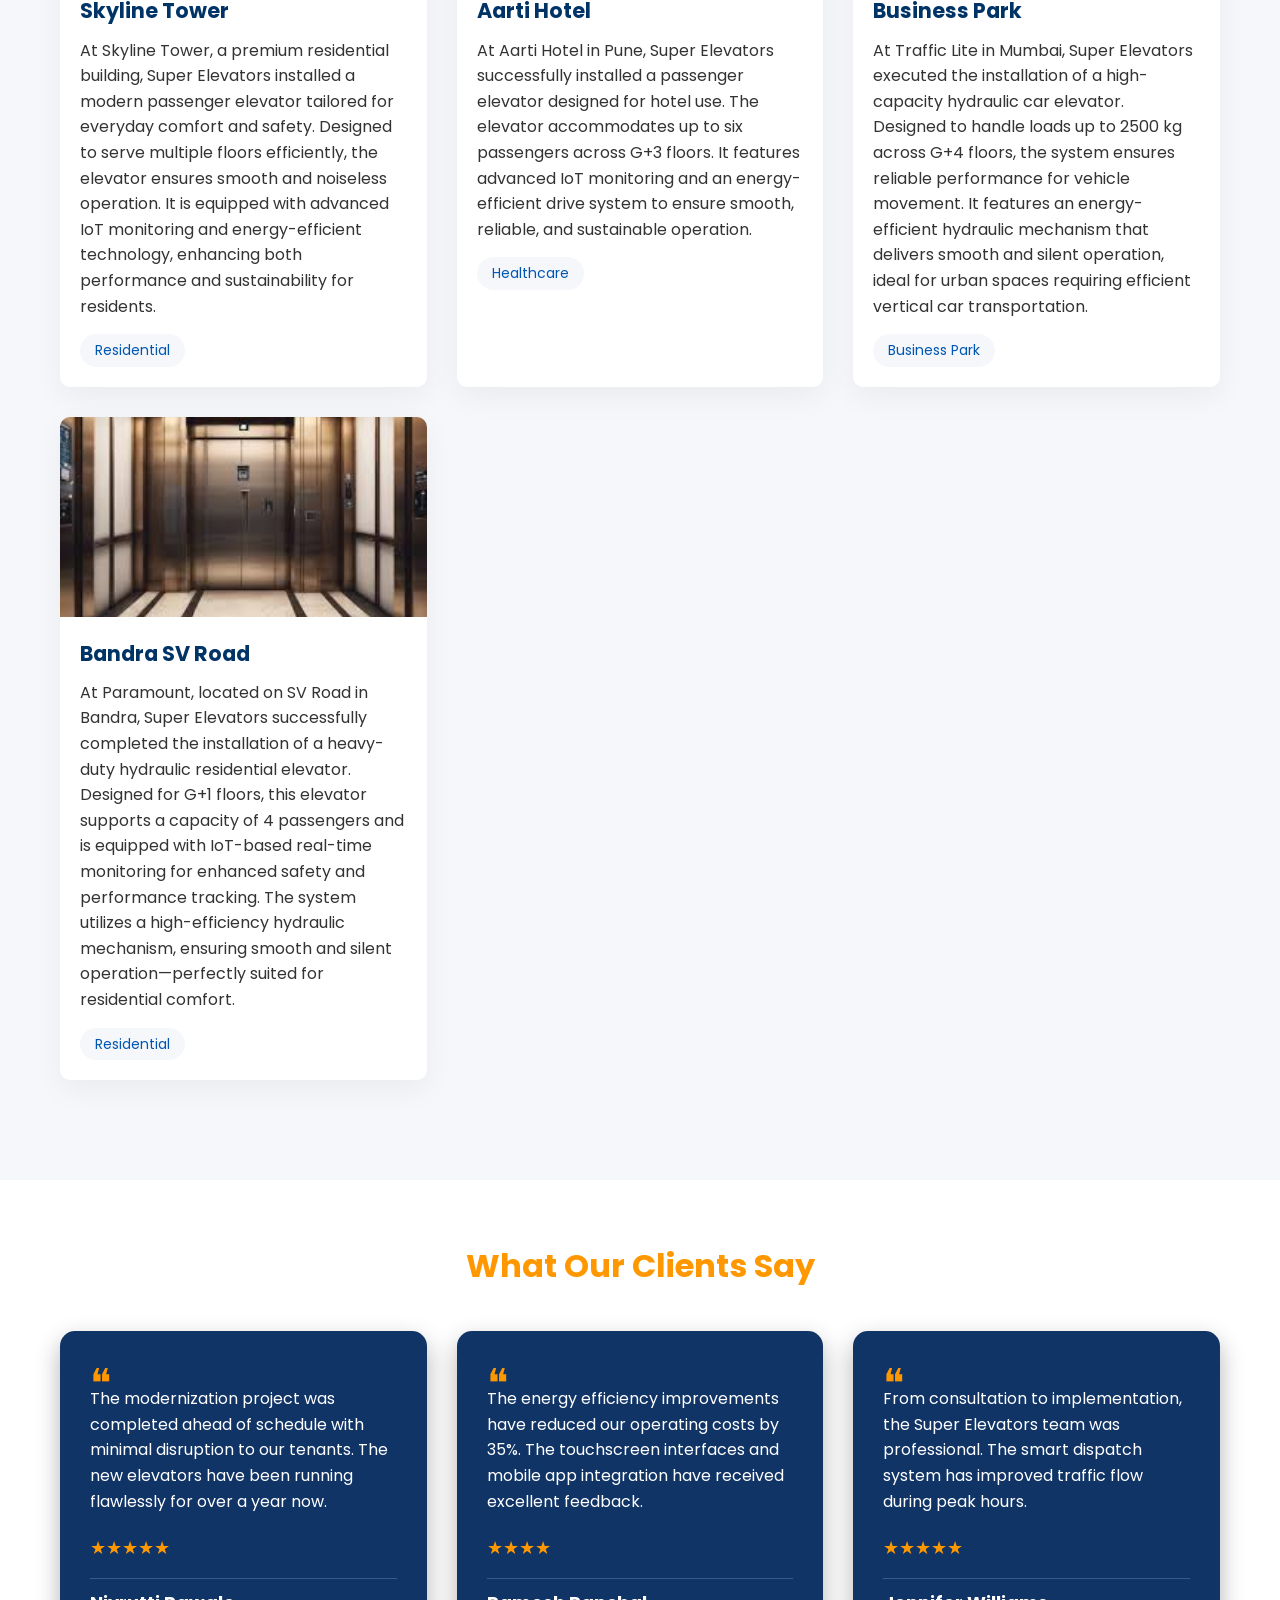
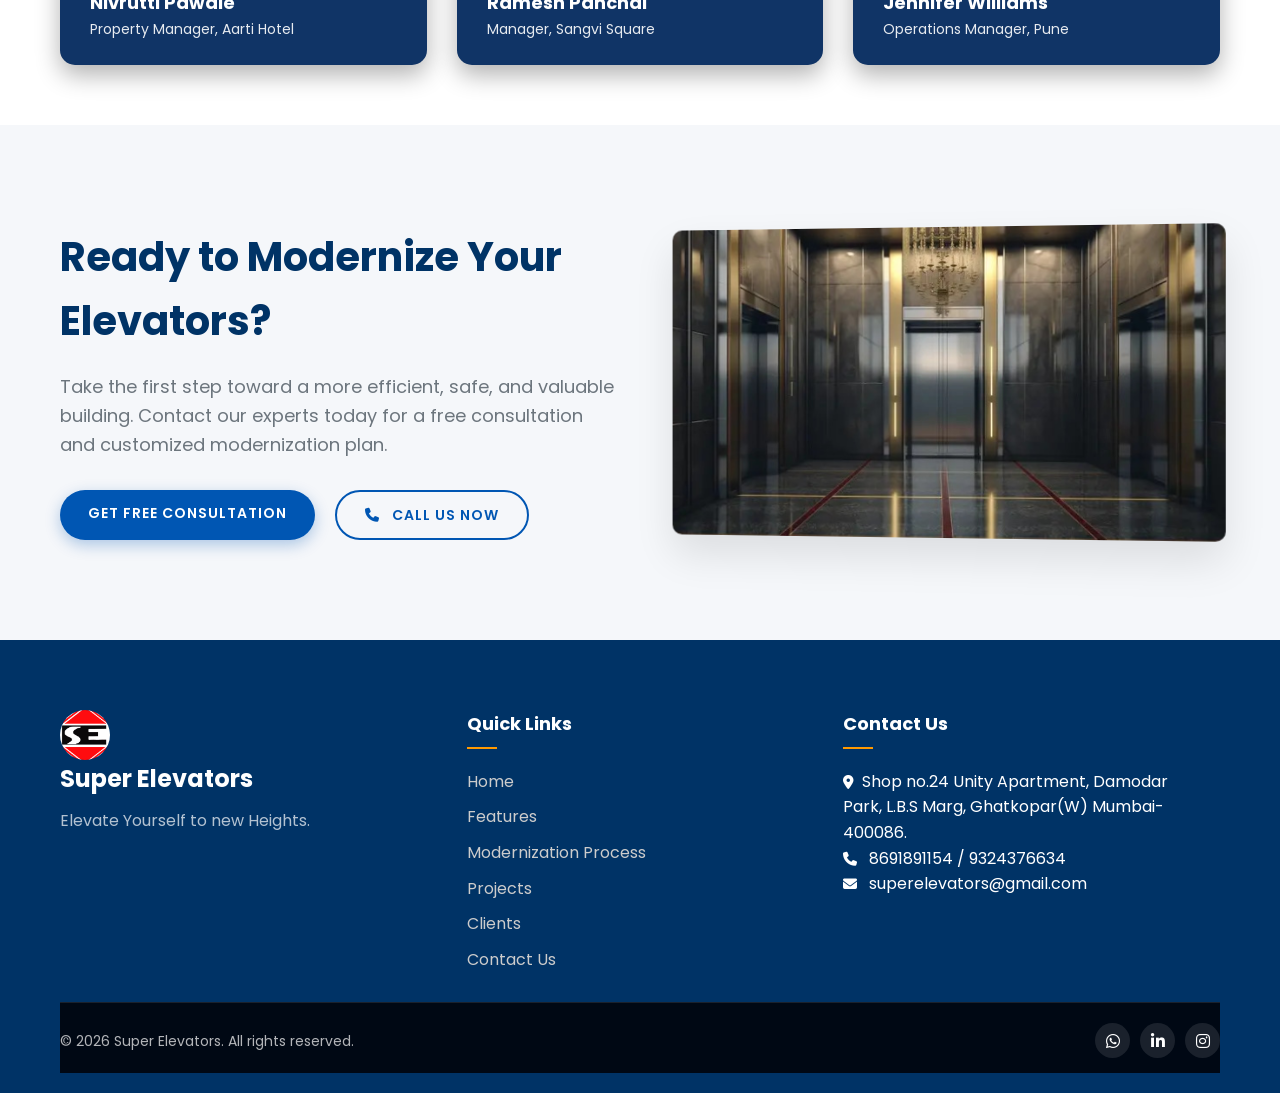
==== commit be51aba0: "ws" ====
--- a/modernization1.html
+++ b/modernization1.html
@@ -8,8 +8,8 @@
     <meta name="description"
         content="Super Elevators provides professional elevator modernization services in Mumbai and Pune. Upgrade outdated lift systems with smart controls, energy-efficient drives, enhanced safety features, and modern cabin designs.">
     <link rel="canonical" href="https://superelevators.com/modernization1.html">
-    <!-- <link rel="stylesheet" href="style.css"> -->
-    <link rel="stylesheet" href="/CSS/modern.css">
+    <link rel="stylesheet" href="CSS/style.css">
+    <link rel="stylesheet" href="CSS/modern.css">
     <link rel="stylesheet" href="https://cdnjs.cloudflare.com/ajax/libs/font-awesome/6.4.0/css/all.min.css">
     <link href="https://fonts.googleapis.com/css2?family=Poppins:wght@300;400;500;600;700&display=swap"
         rel="stylesheet">
--- a/CSS/style.css
+++ b/CSS/style.css
@@ -0,0 +1,958 @@
+/* Global Styles */
+body {
+    font-family: 'Poppins', sans-serif;
+    line-height: 1.7;
+    color: #333;
+    background: #f5f8fd;
+    scroll-behavior: smooth;
+}
+
+h1,
+h2,
+h3,
+h4,
+h5,
+h6 {
+    font-weight: 700;
+}
+
+/* Navbar */
+.navbar {
+    background: linear-gradient(90deg, #002244, #004080);
+    transition: all 0.4s ease;
+    padding: 0.5rem 1rem;
+    /* Consistent padding */
+}
+
+.navbar.scrolled {
+    background: #001d3d;
+    box-shadow: 0 2px 15px rgba(0, 0, 0, 0.3);
+}
+
+/* Logo styling - fixed aspect ratio */
+.navbar-brand {
+    display: flex;
+    align-items: center;
+    padding: 0;
+    /* Remove default padding */
+}
+
+.navbar-brand img.logo {
+    width: 50px;
+    height: 50px;
+    border-radius: 50%;
+    object-fit: contain;
+    /* Changed from cover to contain */
+    background-color: #fff;
+    /* Optional: adds a white background */
+    padding: 2px;
+    /* Optional: gives a little padding inside the circle */
+}
+
+.nav-link {
+    color: #fff;
+    margin-left: 20px;
+    transition: color 0.3s ease;
+}
+
+.nav-link:hover,
+.nav-link.active {
+    color: #f7c948;
+}
+
+/* For mobile screens - ensure logo stays properly sized */
+@media (max-width: 768px) {
+    .navbar-brand img.logo {
+        width: 40px;
+        /* Slightly smaller on mobile */
+        height: 40px;
+        /* Maintain 1:1 aspect ratio */
+    }
+
+    .navbar {
+        padding: 0.3rem 0.8rem;
+        /* Slightly less padding on mobile */
+    }
+}
+
+/* Center navigation items in mobile view */
+@media (max-width: 991px) {
+
+    /* Center the navbar items */
+    .navbar-collapse {
+        text-align: center;
+    }
+
+    .navbar-nav {
+        width: 100%;
+        margin-top: 1rem;
+        margin-bottom: 1rem;
+    }
+
+    .navbar-nav .nav-item {
+        display: block;
+        width: 100%;
+        margin: 0.5rem 0;
+    }
+
+    .navbar-nav .nav-link {
+        display: inline-block;
+        margin-left: 0;
+        /* Remove left margin in mobile view */
+        padding: 0.5rem 0;
+        font-size: 1.1rem;
+    }
+
+    /* Add a subtle divider between menu items */
+    .navbar-nav .nav-item:not(:last-child) {
+        border-bottom: 1px solid rgba(255, 255, 255, 0.1);
+        padding-bottom: 0.5rem;
+    }
+
+    /* Active item styling */
+    .navbar-nav .nav-link.active {
+        font-weight: bold;
+    }
+}
+
+/* Back to Top Button */
+.back-to-top {
+    position: fixed;
+    bottom: 25px;
+    right: 25px;
+    background: #002244;
+    color: white;
+    padding: 10px 15px;
+    border-radius: 50%;
+    display: none;
+    z-index: 9999;
+    font-size: 20px;
+    transition: background 0.3s;
+}
+
+.back-to-top.active {
+    display: block;
+}
+
+.back-to-top:hover {
+    background: #f7c948;
+    color: #002244;
+}
+
+/* Carousel Caption - Centered */
+.carousel-caption {
+    background: rgba(0, 0, 0, 0.6);
+    padding: 25px;
+    border-radius: 20px;
+    top: 50%;
+    left: 50%;
+    transform: translate(-50%, -50%);
+    position: absolute;
+    text-align: center;
+    width: 80%;
+    display: block !important;
+    /* Ensure visibility regardless of Bootstrap classes */
+}
+
+.carousel-caption h2 {
+    font-size: 2.8rem;
+    font-weight: bold;
+    color: #fff;
+}
+
+.carousel-caption p {
+    font-size: 1.2rem;
+    color: #eee;
+}
+
+.carousel-caption .btn {
+    margin-top: 15px;
+    background: #f7c948;
+    border: none;
+    color: #001d3d;
+    font-weight: 600;
+    transition: background 0.3s;
+}
+
+.carousel-caption .btn:hover {
+    background: #fff;
+    color: #001d3d;
+}
+
+.carousel-item img {
+    width: 100%;
+    height: auto;
+}
+
+.carousel-inner {
+    max-width: 100%;
+    overflow: hidden;
+}
+
+/* Mobile Fix */
+@media (max-width: 768px) {
+
+    .carousel-item {
+        height: 39.5vh;   /* Not full screen */
+    }
+
+    .carousel-item img {
+        height: 100%;
+        width: 100%;
+        object-fit: cover;
+    }
+
+    .carousel-caption {
+        top: 50%;
+        transform: translate(-50%, -50%);
+        width: 88%;
+        padding: 15px 18px;
+        background: rgba(0, 0, 0, 0.7);
+        border-radius: 18px;
+    }
+
+    .carousel-caption h2 {
+        font-size: 1.3rem;
+        line-height: 1.35;
+        margin-bottom: 8px;
+    }
+
+    .carousel-caption p {
+        font-size: 0.85rem;
+        margin-bottom: 12px;
+    }
+
+    .carousel-caption .btn {
+        font-size: 0.85rem;
+        padding: 8px 18px;
+    }
+
+    .carousel-item img {
+        object-fit: cover;
+        height: 100%;
+        width: 100%;
+    }
+
+    /* Make navigation arrows more visible */
+    .carousel-control-prev,
+    .carousel-control-next {
+        width: 10%;
+        opacity: 0.8;
+        background: rgba(0, 0, 0, 0.3);
+    }
+}
+
+
+/* Section Headers */
+.section-header h2 {
+    font-size: 2.5rem;
+    font-weight: bold;
+    color: #001d3d;
+}
+
+.line {
+    width: 80px;
+    height: 4px;
+    background: #f7c948;
+    margin: 15px auto;
+}
+
+
+/* Google Fonts Import */
+@import url('https://fonts.googleapis.com/css2?family=Poppins:wght@300;400;500;600;700&family=Playfair+Display:wght@400;500;600;700&display=swap');
+
+/* Reset and Base Styles */
+* {
+    margin: 0;
+    padding: 0;
+    box-sizing: border-box;
+}
+
+body {
+    font-family: 'Poppins', sans-serif;
+    line-height: 1.6;
+    color: #333;
+    background-color: #f9f9f9;
+}
+
+/* About Section Styling */
+.about-section {
+    padding: 50px 0;
+    background: linear-gradient(135deg, #f9f9f9 0%, #f0f0f0 100%);
+    overflow: hidden;
+    position: relative;
+}
+
+.about-section::before {
+    content: '';
+    position: absolute;
+    width: 300px;
+    height: 300px;
+    border-radius: 50%;
+    background: rgba(67, 143, 255, 0.05);
+    top: -150px;
+    left: -150px;
+    z-index: 0;
+}
+
+.about-section::after {
+    content: '';
+    position: absolute;
+    width: 200px;
+    height: 200px;
+    border-radius: 50%;
+    background: rgba(67, 143, 255, 0.05);
+    bottom: -100px;
+    right: -100px;
+    z-index: 0;
+}
+
+.about-container {
+    max-width: 1200px;
+    margin: 0 auto;
+    padding: 0 20px;
+    position: relative;
+    z-index: 1;
+}
+
+/* Header Styles */
+.about-header {
+    text-align: center;
+    margin-bottom: 30px;
+}
+
+.section-title {
+    font-family: 'Playfair Display', serif;
+    font-size: 3rem;
+    font-weight: 700;
+    color: #333;
+    margin-bottom: 10px;
+}
+
+.highlight {
+    color: #1e88e5;
+}
+
+/* Content Layout */
+.about-content {
+    display: flex;
+    flex-wrap: wrap;
+    align-items: flex-start;
+    gap: 40px;
+}
+
+.about-image {
+    flex: 1;
+    min-width: 300px;
+}
+
+.about-text {
+    flex: 1;
+    min-width: 300px;
+}
+
+/* Image Styles */
+.image-container {
+    position: relative;
+    border-radius: 15px;
+    overflow: hidden;
+    box-shadow: 0 20px 40px rgba(0, 0, 0, 0.1);
+    transition: transform 0.3s ease, box-shadow 0.3s ease;
+}
+
+.image-container:hover {
+    transform: translateY(-10px);
+    box-shadow: 0 25px 50px rgba(0, 0, 0, 0.15);
+}
+
+.image-container img {
+    width: 100%;
+    height: auto;
+    display: block;
+    transition: transform 0.5s ease;
+}
+
+.image-container:hover img {
+    transform: scale(1.05);
+}
+
+.experience-badge {
+    position: absolute;
+    bottom: 30px;
+    right: -20px;
+    background: linear-gradient(135deg, #1e88e5, #64b5f6);
+    color: white;
+    padding: 15px 25px;
+    border-radius: 50px;
+    box-shadow: 0 10px 20px rgba(30, 136, 229, 0.2);
+    text-align: center;
+    transform: rotate(-5deg);
+}
+
+.years {
+    font-size: 2rem;
+    font-weight: 700;
+    display: block;
+    line-height: 1;
+}
+
+.text {
+    font-size: 0.9rem;
+    font-weight: 500;
+}
+
+/* Text Content Styles */
+.tagline {
+    font-family: 'Playfair Display', serif;
+    font-size: 1.8rem;
+    color: #333;
+    margin-bottom: 20px;
+}
+
+.description {
+    font-size: 1rem;
+    color: #555;
+    margin-bottom: 20px;
+    line-height: 1.8;
+}
+
+/* Feature Box */
+.feature-box {
+    background: linear-gradient(135deg, #ffffff, #f5f5f5);
+    border-left: 5px solid #1e88e5;
+    padding: 20px;
+    margin: 20px 0;
+    border-radius: 0 10px 10px 0;
+    box-shadow: 0 10px 20px rgba(0, 0, 0, 0.05);
+    position: relative;
+    overflow: hidden;
+}
+
+.feature-box::before {
+    content: '"';
+    position: absolute;
+    font-family: 'Playfair Display', serif;
+    font-size: 8rem;
+    color: rgba(30, 136, 229, 0.1);
+    top: -20px;
+    left: 10px;
+    line-height: 1;
+}
+
+.impact-text {
+    font-family: 'Playfair Display', serif;
+    font-size: 1.2rem;
+    font-style: italic;
+    color: #333;
+    position: relative;
+    z-index: 1;
+}
+
+/* Stats Container */
+.stat-container {
+    display: flex;
+    justify-content: space-between;
+    flex-wrap: wrap;
+    margin: 30px 0;
+    gap: 15px;
+}
+
+.stat-item {
+    flex: 1;
+    min-width: 100px;
+    text-align: center;
+    padding: 15px;
+    background-color: white;
+    border-radius: 10px;
+    box-shadow: 0 5px 15px rgba(0, 0, 0, 0.05);
+    transition: transform 0.3s ease, box-shadow 0.3s ease;
+}
+
+.stat-item:hover {
+    transform: translateY(-5px);
+    box-shadow: 0 10px 20px rgba(0, 0, 0, 0.1);
+}
+
+.stat-item i {
+    font-size: 1.5rem;
+    color: #1e88e5;
+    margin-bottom: 10px;
+}
+
+.stat-number {
+    display: block;
+    font-size: 1.8rem;
+    font-weight: 700;
+    color: #333;
+    margin-bottom: 5px;
+}
+
+.stat-text {
+    font-size: 0.9rem;
+    color: #666;
+}
+
+/* Values Section */
+.values-container {
+    display: flex;
+    flex-wrap: wrap;
+    gap: 20px;
+    margin: 30px 0;
+}
+
+.value-item {
+    flex: 1;
+    min-width: 150px;
+    padding: 25px 15px;
+    background-color: white;
+    border-radius: 10px;
+    box-shadow: 0 10px 20px rgba(0, 0, 0, 0.05);
+    text-align: center;
+    transition: transform 0.3s ease;
+}
+
+.value-item:hover {
+    transform: translateY(-10px);
+}
+
+.value-icon {
+    width: 60px;
+    height: 60px;
+    background: linear-gradient(135deg, #1e88e5, #64b5f6);
+    border-radius: 50%;
+    display: flex;
+    align-items: center;
+    justify-content: center;
+    margin: 0 auto 15px;
+    box-shadow: 0 10px 20px rgba(30, 136, 229, 0.2);
+}
+
+.value-icon i {
+    font-size: 1.5rem;
+    color: white;
+}
+
+.value-item h4 {
+    font-family: 'Poppins', sans-serif;
+    font-size: 1.2rem;
+    margin-bottom: 10px;
+    color: #333;
+}
+
+.value-item p {
+    font-size: 0.9rem;
+    color: #666;
+}
+
+/* CTA Section */
+.cta-container {
+    display: flex;
+    flex-wrap: wrap;
+    gap: 20px;
+    margin-top: 30px;
+}
+
+.cta-button {
+    padding: 12px 30px;
+    background: linear-gradient(135deg, #1e88e5, #64b5f6);
+    color: white;
+    text-decoration: none;
+    border-radius: 50px;
+    font-weight: 600;
+    transition: all 0.3s ease;
+    box-shadow: 0 10px 20px rgba(30, 136, 229, 0.2);
+    position: relative;
+    overflow: hidden;
+}
+
+.cta-button::before {
+    content: '';
+    position: absolute;
+    top: 0;
+    left: -100%;
+    width: 100%;
+    height: 100%;
+    background: linear-gradient(90deg, transparent, rgba(255, 255, 255, 0.2), transparent);
+    transition: all 0.5s ease;
+}
+
+.cta-button:hover {
+    transform: translateY(-5px);
+    box-shadow: 0 15px 25px rgba(30, 136, 229, 0.3);
+}
+
+.cta-button:hover::before {
+    left: 100%;
+}
+
+.cta-button.secondary {
+    background: transparent;
+    color: #1e88e5;
+    border: 2px solid #1e88e5;
+    box-shadow: none;
+}
+
+.cta-button.secondary:hover {
+    background: rgba(30, 136, 229, 0.1);
+}
+
+/* Responsive Adjustments */
+@media screen and (max-width: 992px) {
+    .section-title {
+        font-size: 2.5rem;
+    }
+
+    .tagline {
+        font-size: 1.5rem;
+    }
+
+    .about-content {
+        flex-direction: column;
+    }
+
+    .about-image,
+    .about-text {
+        flex: none;
+        width: 100%;
+    }
+}
+
+@media screen and (max-width: 768px) {
+    .about-section {
+        padding: 40px 0;
+    }
+
+    .section-title {
+        font-size: 2rem;
+    }
+
+    .tagline {
+        font-size: 1.3rem;
+    }
+
+    .stat-container,
+    .values-container {
+        gap: 15px;
+    }
+
+    .value-item {
+        min-width: calc(50% - 15px);
+    }
+}
+
+@media screen and (max-width: 576px) {
+    .about-section {
+        padding: 30px 0;
+    }
+
+    .about-header {
+        margin-bottom: 20px;
+    }
+
+    .section-title {
+        font-size: 1.8rem;
+    }
+
+    .stat-item {
+        min-width: 100%;
+        margin-bottom: 15px;
+    }
+
+    .value-item {
+        min-width: 100%;
+    }
+
+    .cta-container {
+        flex-direction: column;
+    }
+
+    .cta-button {
+        width: 100%;
+        text-align: center;
+    }
+}
+
+/* Services Section */
+.service-card {
+    background: #fff;
+    border: none;
+    padding: 30px 25px;
+    text-align: center;
+    border-radius: 18px;
+    box-shadow: 0 5px 20px rgba(0, 0, 0, 0.08);
+    transition: all 0.4s ease;
+}
+
+.service-card:hover {
+    transform: translateY(-10px);
+    background: linear-gradient(135deg, #004080, #002244);
+    color: #fff;
+}
+
+.service-card:hover .service-icon i,
+.service-card:hover h3,
+.service-card:hover p,
+.service-card:hover .service-link {
+    color: #f7c948;
+}
+
+.service-icon i {
+    font-size: 40px;
+    color: #004080;
+}
+
+.service-link {
+    display: inline-block;
+    margin-top: 15px;
+    color: #004080;
+    font-weight: 500;
+    transition: color 0.3s;
+}
+
+.service-link:hover {
+    text-decoration: underline;
+}
+
+/* FAQ Section */
+.accordion-button {
+    background: #f1f5f9;
+    font-weight: 600;
+    color: #001d3d;
+}
+
+.accordion-button:not(.collapsed) {
+    background: #004080;
+    color: #fff;
+}
+
+.accordion-body {
+    background: #f9f9f9;
+}
+
+/* Careers Section */
+.job-card {
+    background: #fff;
+    padding: 25px;
+    border-radius: 18px;
+    box-shadow: 0 5px 20px rgba(0, 0, 0, 0.08);
+    transition: all 0.4s ease;
+}
+
+.job-card:hover {
+    transform: translateY(-10px);
+    background: linear-gradient(135deg, #004080, #002244);
+    color: #fff;
+}
+
+.job-card h3 {
+    font-weight: bold;
+}
+
+.job-details p {
+    margin: 5px 0;
+}
+
+.job-description ul {
+    padding-left: 20px;
+}
+
+/* Contact Section */
+.contact-info {
+    margin-bottom: 20px;
+}
+
+.contact-item i {
+    font-size: 30px;
+    color: #004080;
+    margin-right: 15px;
+}
+
+.contact-form .form-control,
+.contact-form .form-select,
+.contact-form textarea {
+    border-radius: 12px;
+}
+
+.contact-form button {
+    background: #004080;
+    border: none;
+    border-radius: 12px;
+    transition: background 0.3s;
+}
+
+.contact-form button:hover {
+    background: #002244;
+}
+
+/* Footer */
+.footer {
+    background: linear-gradient(90deg, #001d3d, #002244);
+    color: #fff;
+    padding-top: 50px;
+}
+
+.footer-about img {
+    width: 50px;
+    height: 50px;
+    border-radius: 50%;
+    object-fit: cover;
+}
+
+.footer-links h4,
+.footer-contact h4 {
+    margin-bottom: 20px;
+    font-weight: bold;
+}
+
+.footer-links ul li a {
+    color: #ccc;
+    text-decoration: none;
+    transition: color 0.3s;
+}
+
+.footer-links ul li a:hover {
+    color: #f7c948;
+}
+
+.footer-contact p {
+    margin: 8px 0;
+}
+
+/* ===== FOOTER SOCIAL ICONS FINAL ===== */
+
+.footer-social {
+    display: flex;
+    gap: 14px;
+    margin-top: 15px;
+}
+
+.footer-social a {
+    width: 42px;
+    height: 42px;
+    background: rgba(255, 255, 255, 0.15);
+    border-radius: 50%;
+    display: flex;
+    align-items: center;
+    justify-content: center;
+    color: #ffffff;
+    font-size: 20px;
+    transition: all 0.3s ease;
+}
+
+.footer-social a:hover {
+    transform: translateY(-3px);
+}
+
+.footer-social a:hover .fa-facebook-f {
+    color: #1877f2;
+}
+
+.footer-social a:hover .fa-whatsapp {
+    color: #25D366;
+}
+
+.footer-social a:hover .fa-instagram {
+    color: #E4405F;
+}
+
+.footer-social a:hover .fa-linkedin-in {
+    color: #0A66C2;
+}
+
+/* Footer Bottom - Copyright */
+.footer-bottom {
+    background: #000814;
+    /* Darker than footer */
+    padding: 15px 0;
+}
+
+.footer-bottom-content {
+    display: flex;
+    justify-content: space-between;
+    align-items: center;
+    flex-wrap: wrap;
+}
+
+.footer-bottom p {
+    margin: 0;
+    font-size: 0.9rem;
+    color: #ccc;
+}
+
+.footer-bottom strong {
+    color: #f7c948;
+    /* Brand highlight */
+}
+
+.footer-policy a {
+    color: #ccc;
+    text-decoration: none;
+    margin-left: 10px;
+    transition: color 0.3s ease;
+}
+
+.footer-policy a:hover {
+    color: #f7c948;
+}
+
+/* Mobile view fix */
+@media (max-width: 768px) {
+    .footer-bottom-content {
+        flex-direction: column;
+        text-align: center;
+        gap: 8px;
+    }
+}
+
+
+
+
+/* Copyright */
+.copyright {
+    margin-top: 30px;
+    padding: 20px 0;
+    background: #000814;
+    font-size: 0.9rem;
+    text-align: center;
+}
+
+/* Map Section */
+.map-container {
+    border-radius: 20px;
+    overflow: hidden;
+    box-shadow: 0 5px 20px rgba(0, 0, 0, 0.1);
+}
+
+/* Animations */
+@keyframes fadeInUp {
+    0% {
+        opacity: 0;
+        transform: translateY(30px);
+    }
+
+    100% {
+        opacity: 1;
+        transform: translateY(0);
+    }
+}
+
+/* Responsive */
+@media (max-width: 768px) {
+    .navbar-brand img {
+        width: 100px;
+    }
+
+    .carousel-caption {
+        font-size: 0.9rem;
+        padding: 10px;
+    }
+
+    h2.section-header {
+        font-size: 2rem;
+    }
+
+    .service-card,
+    .job-card {
+        padding: 20px;
+    }
+}
